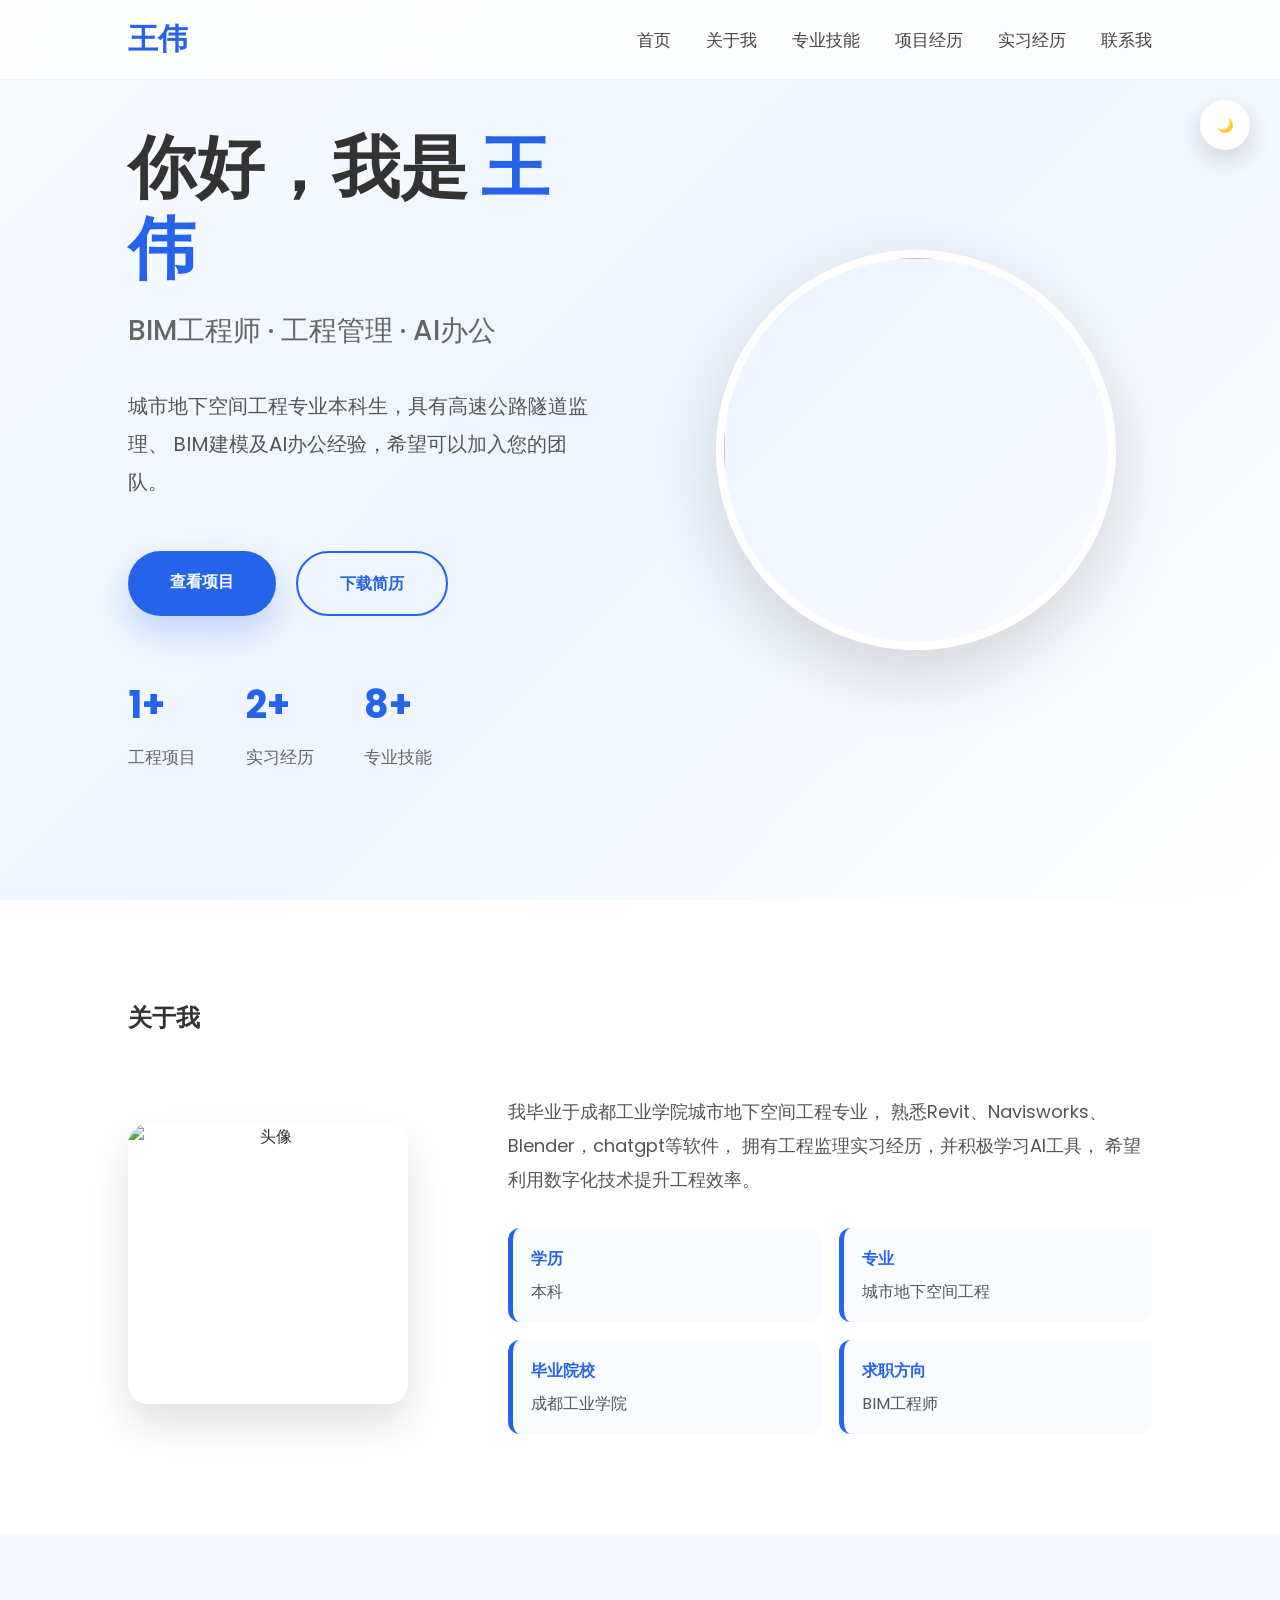
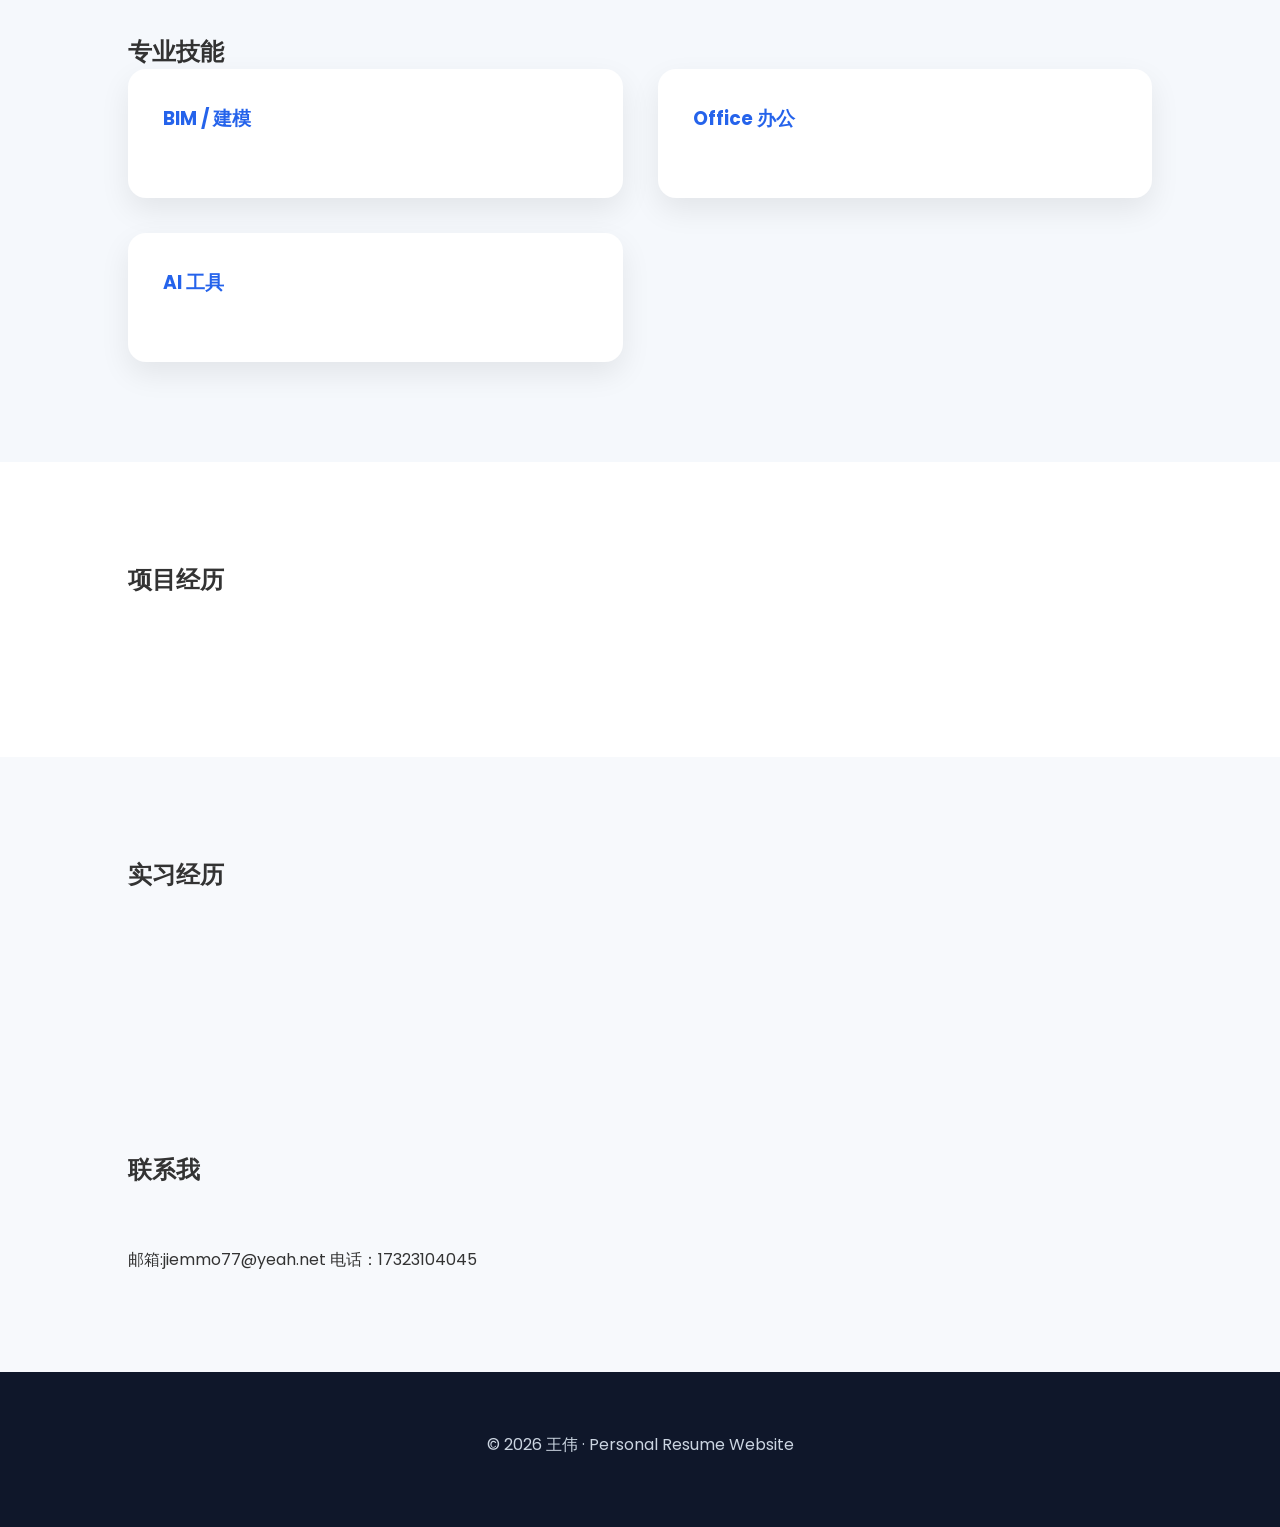
==== MyPortfolio/index.html @ 5aca673e "Add files via upload" ====
<!DOCTYPE html>
<html lang="zh-CN">

<head>
    <meta charset="UTF-8">
    <meta name="viewport" content="width=device-width, initial-scale=1.0">
    <title>王伟 | 个人简历</title>

    <link rel="stylesheet" href="style.css">

    <!-- Google Font -->
    <link rel="preconnect" href="https://fonts.googleapis.com">
    <link rel="preconnect" href="https://fonts.gstatic.com" crossorigin>
</head>

<body>

    <!-- ================= 导航栏 ================= -->

    <header>

        <nav class="navbar">

            <div class="logo">

                王伟

            </div>

            <ul class="nav-links">

                <li><a href="#home">首页</a></li>

                <li><a href="#about">关于我</a></li>

                <li><a href="#skill">专业技能</a></li>

                <li><a href="#project">项目经历</a></li>

                <li><a href="#experience">实习经历</a></li>

                <li><a href="#contact">联系我</a></li>
                <button id="menu">

                </button>

            </ul>

        </nav>

    </header>

    <!-- ================= Hero ================= -->

    <section id="home" class="hero">

        <div class="hero-left">

            <h1>

                你好，我是

                <span>王伟</span>

            </h1>

            <h2>

                BIM工程师 · 工程管理 · AI办公

            </h2>

            <p>

                城市地下空间工程专业本科生，具有高速公路隧道监理、
                BIM建模及AI办公经验，希望可以加入您的团队。

            </p>

            <div class="hero-button">

                <a href="#project" class="btn">

                    查看项目

                </a>

                <a href="assets/resume.pdf" class="btn2">

                    下载简历

                </a>

            </div>

            <div class="hero-info">

                <div class="info">

                    <h3>1+</h3>

                    <p>工程项目</p>

                </div>

                <div class="info">

                    <h3>2+</h3>

                    <p>实习经历</p>

                </div>

                <div class="info">

                    <h3>8+</h3>

                    <p>专业技能</p>

                </div>

            </div>

        </div>

        <div class="hero-right">

            <img src="project.jpg"loading="lazy">

        </div>

    </section>

    <!-- ================= 关于我 ================= -->

    <section id="about">

        <div class="section-title">

            <h2>关于我</h2>

        </div>

        <div class="about-container">

            <div class="about-image">

                <img src="assets/avatar.jpg" alt="头像">

            </div>

            <div class="about-content">

                <p>

                    我毕业于成都工业学院城市地下空间工程专业，
                    熟悉Revit、Navisworks、Blender，chatgpt等软件，
                    拥有工程监理实习经历，并积极学习AI工具，
                    希望利用数字化技术提升工程效率。

                </p>

                <div class="info-list">

                    <div class="info-item">

                        <h4>学历</h4>

                        <span>本科</span>

                    </div>

                    <div class="info-item">

                        <h4>专业</h4>

                        <span>城市地下空间工程</span>

                    </div>

                    <div class="info-item">

                        <h4>毕业院校</h4>

                        <span>成都工业学院</span>

                    </div>

                    <div class="info-item">

                        <h4>求职方向</h4>

                        <span>BIM工程师</span>

                    </div>

                </div>

            </div>

        </div>

    </section>

    <!-- ================= 技能 ================= -->

    <section id="skill">

        <div class="section-title">

            <h2>专业技能</h2>

        </div>

        <div class="skill-grid">

            <div class="skill-card">

                <h3>BIM / 建模</h3>

                <!-- 技能进度条 -->

            </div>

            <div class="skill-card">

                <h3>Office 办公</h3>

            </div>

            <div class="skill-card">

                <h3>AI 工具</h3>

            </div>

        </div>

    </section>

    <!-- ================= 项目 ================= -->

    <section id="project">

        <div class="section-title">

            <h2>项目经历</h2>

        </div>

        <div class="project-grid">

            <!-- 项目卡片 -->

        </div>

    </section>

    <!-- ================= 实习 ================= -->

    <section id="experience">

        <div class="section-title">

            <h2>实习经历</h2>

        </div>

        <div class="timeline">

            <!-- 时间轴 -->

        </div>

    </section>

    <!-- ================= 联系 ================= -->

    <section id="contact">

        <div class="section-title">

            <h2>联系我</h2>

        </div>

        <div class="contact-container">

            <div class="contact-info">

                <p>邮箱:jiemmo77@yeah.net
                    电话：17323104045
                </p>

        </div>

    </section>

    <!-- ================= 页脚 ================= -->

    <footer>

        <p>

            © 2026 王伟 · Personal Resume Website

        </p>

    </footer>

    <!-- 返回顶部按钮 -->

    <button id="topBtn">

        ↑

    </button>

    <!-- 深色模式按钮 -->

    <button class="theme-btn">

        🌙

    </button>

    <script src="script.js"></script>

</body>

</html>
<meta 
name="description"
content="个人简历网站">


<meta 
name="keywords"
content="
前端开发,
HTML,
CSS,
JavaScript,
个人简历
">


<meta 
name="author"
content="王伟">
<link 
rel="icon"
href="favicon.ico">
---- MyPortfolio/style.css ----
/* ==========================================
   Personal Resume Website
   Author : ChatGPT
   Version: 1.0
========================================== */

/* ===== Google Font ===== */

@import url('https://fonts.googleapis.com/css2?family=Poppins:wght@300;400;500;600;700;800&display=swap');


/* ===== Reset ===== */

*{

    margin:0;

    padding:0;

    box-sizing:border-box;

}


html{

    scroll-behavior:smooth;

}


body{

    font-family:"Poppins","Microsoft YaHei",sans-serif;

    background:#f7f9fc;

    color:#333;

    overflow-x:hidden;

}



/* ===========================
        通用
=========================== */

img{

    max-width:100%;

    display:block;

}


a{

    text-decoration:none;

}


ul{

    list-style:none;

}


section{

    padding:100px 10%;

}



/* ===========================
        Navigation
=========================== */

nav{

    position:fixed;

    width:100%;

    top:0;

    left:0;

    height:80px;

    padding:0 10%;

    display:flex;

    justify-content:space-between;

    align-items:center;

    backdrop-filter:blur(15px);

    background:rgba(255,255,255,.75);

    border-bottom:1px solid rgba(0,0,0,.05);

    z-index:999;

    transition:.4s;

}



.logo{

    font-size:30px;

    font-weight:700;

    color:#2563eb;

}



nav ul{

    display:flex;

    gap:35px;

}



nav a{

    color:#444;

    font-size:17px;

    font-weight:500;

    transition:.3s;

}



nav a:hover{

    color:#2563eb;

}



/* ===========================
          Hero
=========================== */

.hero{

    min-height:100vh;

    display:flex;

    justify-content:space-between;

    align-items:center;

    gap:80px;

    background:

    linear-gradient(

    135deg,

    #f8fbff,

    #eef5ff,

    #ffffff

    );

}



/* ===========================
        Left
=========================== */

.hero-left{

    flex:1;

}



.hero-left h1{

    font-size:68px;

    font-weight:800;

    line-height:1.2;

}



.hero-left span{

    color:#2563eb;

}



.hero-left h2{

    margin-top:20px;

    color:#666;

    font-size:28px;

    font-weight:500;

}



.hero-left p{

    margin-top:35px;

    font-size:20px;

    line-height:1.9;

    color:#555;

    max-width:650px;

}



/* ===========================
        Button
=========================== */

.hero-button{

    display:flex;

    gap:20px;

    margin-top:50px;

}



.btn{

    padding:18px 42px;

    background:#2563eb;

    color:white;

    border-radius:50px;

    font-weight:600;

    transition:.35s;

    box-shadow:

    0 15px 35px

    rgba(37,99,235,.25);

}



.btn:hover{

    transform:translateY(-5px);

    box-shadow:

    0 20px 45px

    rgba(37,99,235,.35);

}



.btn2{

    padding:18px 42px;

    border-radius:50px;

    border:2px solid #2563eb;

    color:#2563eb;

    transition:.35s;

    font-weight:600;

}



.btn2:hover{

    background:#2563eb;

    color:white;

}



/* ===========================
        Right
=========================== */

.hero-right{

    flex:1;

    display:flex;

    justify-content:center;

}



.hero-right img{

    width:400px;

    height:400px;

    border-radius:50%;

    object-fit:cover;

    border:8px solid white;

    box-shadow:

    0 25px 70px

    rgba(0,0,0,.15);

}



/* ===========================
      Statistics
=========================== */

.hero-info{

    display:flex;

    margin-top:60px;

    gap:50px;

}



.info h3{

    font-size:38px;

    color:#2563eb;

}



.info p{

    margin-top:8px;

    color:#666;

    font-size:17px;

}
/* ===================================================
                ABOUT
=================================================== */

#about{
    background:#ffffff;
}

.about-container{
    display:grid;
    grid-template-columns:320px 1fr;
    gap:60px;
    align-items:center;
    margin-top:60px;
}

.about-image{
    text-align:center;
}

.about-image img{
    width:280px;
    height:280px;
    border-radius:20px;
    object-fit:cover;
    box-shadow:0 20px 40px rgba(0,0,0,.12);
}

.about-content h2{
    font-size:42px;
    color:#2563eb;
    margin-bottom:25px;
}

.about-content p{
    font-size:18px;
    line-height:1.9;
    color:#555;
    margin-bottom:18px;
}

.info-list{
    display:grid;
    grid-template-columns:repeat(2,1fr);
    gap:18px;
    margin-top:30px;
}

.info-item{
    background:#f8fbff;
    padding:18px;
    border-radius:12px;
    border-left:5px solid #2563eb;
}

.info-item h4{
    color:#2563eb;
    margin-bottom:8px;
}

.info-item span{
    color:#555;
}


/* ===================================================
                SKILLS
=================================================== */

#skill{
    background:#f5f8fc;
}

.skill-title{
    text-align:center;
    margin-bottom:60px;
}

.skill-title h2{
    font-size:42px;
    color:#2563eb;
}

.skill-grid{

    display:grid;

    grid-template-columns:
    repeat(auto-fit,minmax(320px,1fr));

    gap:35px;

}

.skill-card{

    background:white;

    padding:35px;

    border-radius:18px;

    box-shadow:0 12px 30px rgba(0,0,0,.08);

    transition:.35s;

}

.skill-card:hover{

    transform:translateY(-10px);

    box-shadow:0 25px 45px rgba(0,0,0,.12);

}

.skill-card h3{

    margin-bottom:30px;

    color:#2563eb;

}


/* ===================================================
             Progress Bar
=================================================== */

.skill-box{

    margin-bottom:25px;

}

.skill-name{

    display:flex;

    justify-content:space-between;

    margin-bottom:10px;

    font-weight:600;

}

.progress{

    width:100%;

    height:10px;

    background:#e8eef8;

    border-radius:30px;

    overflow:hidden;

}

.progress span{

    display:block;

    height:100%;

    border-radius:30px;

    background:linear-gradient(
    90deg,
    #2563eb,
    #60a5fa
    );

}

/* 百分比 */

.revit{

    width:92%;

}

.office{

    width:95%;

}

.blender{

    width:85%;

}

.chatgpt{

    width:98%;

}

.gemini{

    width:90%;

}

.python{

    width:70%;

}


/* ===================================================
               Projects
=================================================== */

#project{

    background:white;

}

.project-grid{

    display:grid;

    grid-template-columns:
    repeat(auto-fit,minmax(350px,1fr));

    gap:35px;

    margin-top:60px;

}

.project-card{

    background:white;

    border-radius:20px;

    overflow:hidden;

    transition:.4s;

    box-shadow:0 12px 30px rgba(0,0,0,.08);

}

.project-card:hover{

    transform:translateY(-12px);

    box-shadow:0 30px 55px rgba(0,0,0,.14);

}

.project-card img{

    width:100%;

    height:230px;

    object-fit:cover;

}

.project-content{

    padding:30px;

}

.project-content h3{

    margin-bottom:15px;

    color:#2563eb;

}

.project-content p{

    color:#666;

    line-height:1.8;

}

.project-button{

    margin-top:25px;

}

.project-button a{

    display:inline-block;

    padding:12px 25px;

    background:#2563eb;

    color:white;

    border-radius:8px;

    transition:.3s;

}

.project-button a:hover{

    background:#1e40af;

}


/* ===================================================
               Hover Effect
=================================================== */

.project-card:hover img{

    transform:scale(1.05);

    transition:.5s;

}

.skill-card:hover{

    border-top:5px solid #2563eb;

}

.info-item:hover{

    transform:translateY(-5px);

    transition:.3s;

    box-shadow:0 10px 20px rgba(0,0,0,.08);

}
/* ===========================================
   Education & Experience Timeline
=========================================== */

.timeline{
    position:relative;
    max-width:1000px;
    margin:60px auto;
}

.timeline::before{
    content:"";
    position:absolute;
    left:50%;
    top:0;
    width:4px;
    height:100%;
    background:#2563eb;
    transform:translateX(-50%);
}

.timeline-item{
    width:50%;
    padding:20px 40px;
    position:relative;
}

.timeline-item:nth-child(odd){
    left:0;
    text-align:right;
}

.timeline-item:nth-child(even){
    left:50%;
}

.timeline-dot{
    width:18px;
    height:18px;
    background:#2563eb;
    border-radius:50%;
    position:absolute;
    top:30px;
    right:-11px;
}

.timeline-item:nth-child(even) .timeline-dot{
    left:-11px;
}

.timeline-content{
    background:#fff;
    padding:25px;
    border-radius:15px;
    box-shadow:0 10px 25px rgba(0,0,0,.08);
}

.timeline-content h3{
    color:#2563eb;
    margin-bottom:10px;
}

.timeline-content p{
    color:#666;
    line-height:1.8;
}


/* ===========================================
   Contact
=========================================== */

.contact-container{

    display:grid;

    grid-template-columns:repeat(auto-fit,minmax(250px,1fr));

    gap:30px;

    margin-top:60px;

}

.contact-card{

    background:white;

    padding:35px;

    border-radius:18px;

    text-align:center;

    box-shadow:0 10px 30px rgba(0,0,0,.08);

    transition:.35s;

}

.contact-card:hover{

    transform:translateY(-10px);

}

.contact-icon{

    font-size:40px;

    margin-bottom:20px;

}

.contact-card h3{

    color:#2563eb;

    margin-bottom:15px;

}


/* ===========================================
   Footer
=========================================== */

footer{

    background:#0f172a;

    color:white;

    text-align:center;

    padding:60px 20px;

}

footer h2{

    margin-bottom:20px;

}

footer p{

    color:#cbd5e1;

    margin-bottom:10px;

}

footer a{

    color:#60a5fa;

}


/* ===========================================
   Responsive
=========================================== */

@media(max-width:992px){

.hero{

flex-direction:column;

text-align:center;

}

.hero-left{

width:100%;

}

.hero-right{

margin-top:50px;

}

.hero-info{

justify-content:center;

flex-wrap:wrap;

}

.about-container{

grid-template-columns:1fr;

text-align:center;

}

.info-list{

grid-template-columns:1fr;

}

.timeline::before{

left:20px;

}

.timeline-item{

width:100%;

padding-left:60px;

padding-right:20px;

text-align:left!important;

left:0!important;

}

.timeline-dot{

left:11px!important;

right:auto;

}

nav{

padding:0 30px;

}

nav ul{

display:none;

}

}

@media(max-width:768px){

.hero h1{

font-size:42px;

}

.hero h2{

font-size:22px;

}

.hero p{

font-size:17px;

}

.hero-right img{

width:280px;

height:280px;

}

.btn,.btn2{

padding:14px 28px;

}

section{

padding:80px 8%;

}

}
/* ==========================================================
                    Part 4
        Dark Mode / Animation / Back To Top
==========================================================*/

/* ===== 页面淡入 ===== */

body{

    animation:fadeIn 1s ease;

}

@keyframes fadeIn{

    from{

        opacity:0;

    }

    to{

        opacity:1;

    }

}

/* ===== 滚动动画 ===== */

.hidden{

    opacity:0;

    transform:translateY(60px);

    transition:1s;

}

.show{

    opacity:1;

    transform:translateY(0);

}

/* ===== 返回顶部按钮 ===== */

#topBtn{

    position:fixed;

    right:30px;

    bottom:30px;

    width:55px;

    height:55px;

    border:none;

    border-radius:50%;

    background:#2563eb;

    color:white;

    font-size:22px;

    cursor:pointer;

    display:none;

    box-shadow:0 15px 35px rgba(37,99,235,.3);

    transition:.35s;

    z-index:9999;

}

#topBtn:hover{

    transform:translateY(-6px);

}

/* ===== 深色模式按钮 ===== */

.theme-btn{

    position:fixed;

    top:100px;

    right:30px;

    width:50px;

    height:50px;

    border-radius:50%;

    border:none;

    cursor:pointer;

    background:white;

    box-shadow:0 10px 25px rgba(0,0,0,.15);

    z-index:9999;

}

/* ===== Dark Mode ===== */

.dark{

    background:#0f172a;

    color:#e5e7eb;

}

.dark nav{

    background:rgba(15,23,42,.9);

    border-bottom:1px solid rgba(255,255,255,.08);

}

.dark .card,

.dark .project-card,

.dark .skill-card,

.dark .contact-card,

.dark .timeline-content{

    background:#1e293b;

    color:white;

}

.dark p{

    color:#cbd5e1;

}

.dark h1,

.dark h2,

.dark h3,

.dark h4{

    color:white;

}

.dark .skill{

    background:#334155;

}

.dark footer{

    background:#020617;

}

/* ===== 卡片动画 ===== */

.card,

.skill-card,

.project-card,

.contact-card,

.timeline-content{

    transition:.4s;

}

.card:hover,

.skill-card:hover,

.project-card:hover,

.contact-card:hover,

.timeline-content:hover{

    transform:translateY(-10px);

    box-shadow:0 25px 50px rgba(37,99,235,.15);

}

/* ===== 图片动画 ===== */

.hero-right img{

    transition:.6s;

}

.hero-right img:hover{

    transform:scale(1.05) rotate(2deg);

}

/* ===== 导航滚动效果 ===== */

nav.active{

    height:70px;

    background:rgba(255,255,255,.95);

    box-shadow:0 10px 30px rgba(0,0,0,.08);

}

/* ===== 按钮点击动画 ===== */

.btn:active,

.btn2:active{

    transform:scale(.95);

}

/* ===== 技能进度条动画 ===== */

.progress span{

    animation:progress 2s;

}

@keyframes progress{

    from{

        width:0;

    }

}

/* ===== Hero文字动画 ===== */

.hero h1{

    animation:leftMove .8s;

}

.hero h2{

    animation:leftMove 1s;

}

.hero p{

    animation:leftMove 1.2s;

}

.hero-button{

    animation:leftMove 1.4s;

}

.hero-right{

    animation:rightMove 1.2s;

}

@keyframes leftMove{

    from{

        opacity:0;

        transform:translateX(-80px);

    }

    to{

        opacity:1;

        transform:translateX(0);

    }

}

@keyframes rightMove{

    from{

        opacity:0;

        transform:translateX(80px);

    }

    to{

        opacity:1;

        transform:translateX(0);

    }

}

/* ===== 页面选中文字颜色 ===== */

::selection{

    background:#2563eb;

    color:white;

}

/* ===== 滚动条 ===== */

::-webkit-scrollbar{

    width:10px;

}

::-webkit-scrollbar-thumb{

    background:#2563eb;

    border-radius:20px;

}

::-webkit-scrollbar-track{

    background:#edf2f7;

}
/* =================================
   响应式设计
================================= */



@media(max-width:1200px){


.container{

    width:90%;

}


}



@media(max-width:768px){



body{

    overflow-x:hidden;

}


/* 导航 */


nav{

    flex-direction:column;

    position:absolute;

    top:70px;

    left:0;

    width:100%;

}



nav a{

    padding:15px;

    text-align:center;

}





/* 首页 */


.hero{

    height:auto;

    padding:80px 20px;

}



.hero h1{

    font-size:35px;

}



.hero p{

    font-size:18px;

}



/* 技能 */


.skills{

    grid-template-columns:

    1fr;

}



/* 项目 */


.projects{

    grid-template-columns:

    1fr;

}




/* 联系 */


.contact{

    width:100%;

}



}




@media(max-width:480px){



h1{

font-size:28px;

}


h2{

font-size:24px;

}


p{

font-size:16px;

}



}
#menu{


display:none;

font-size:30px;

background:none;

border:none;


}



@media(max-width:768px){


#menu{

display:block;

}


nav{


display:none;


}


nav.show{


display:flex;


}


}
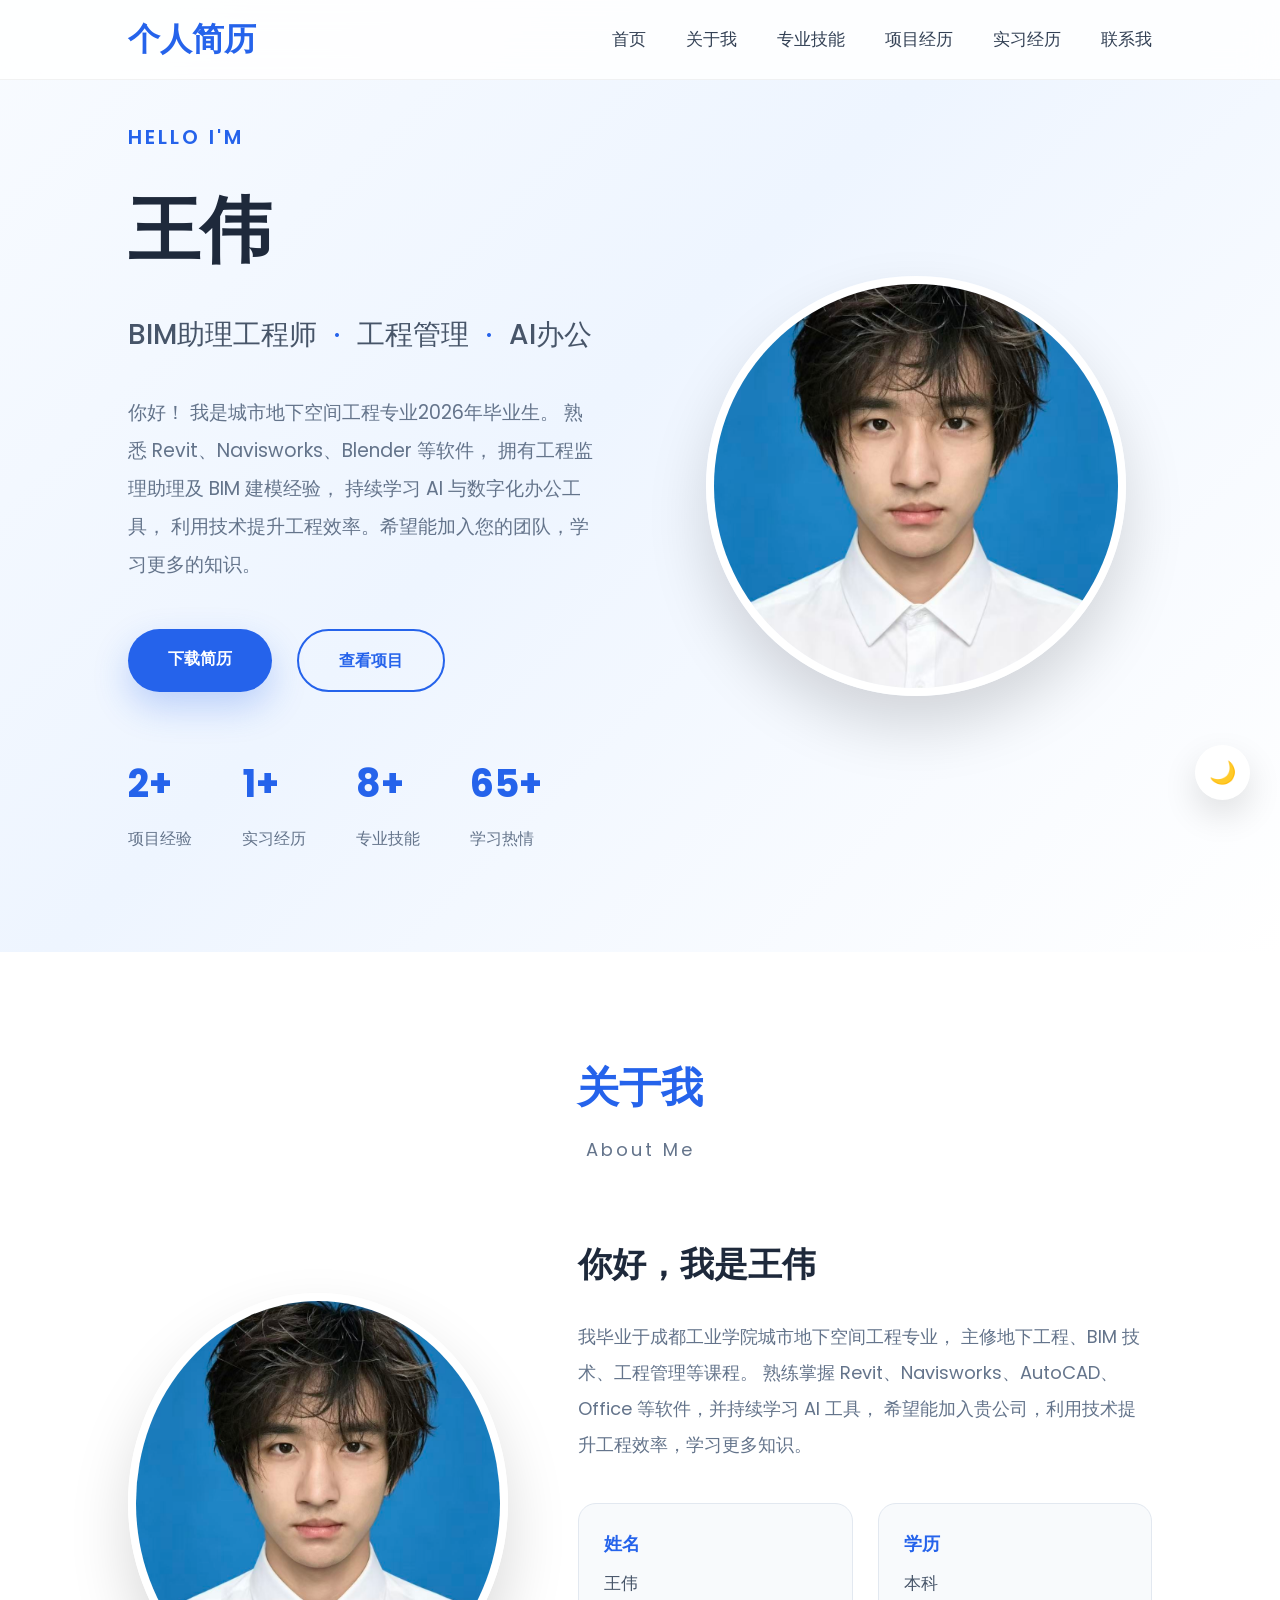
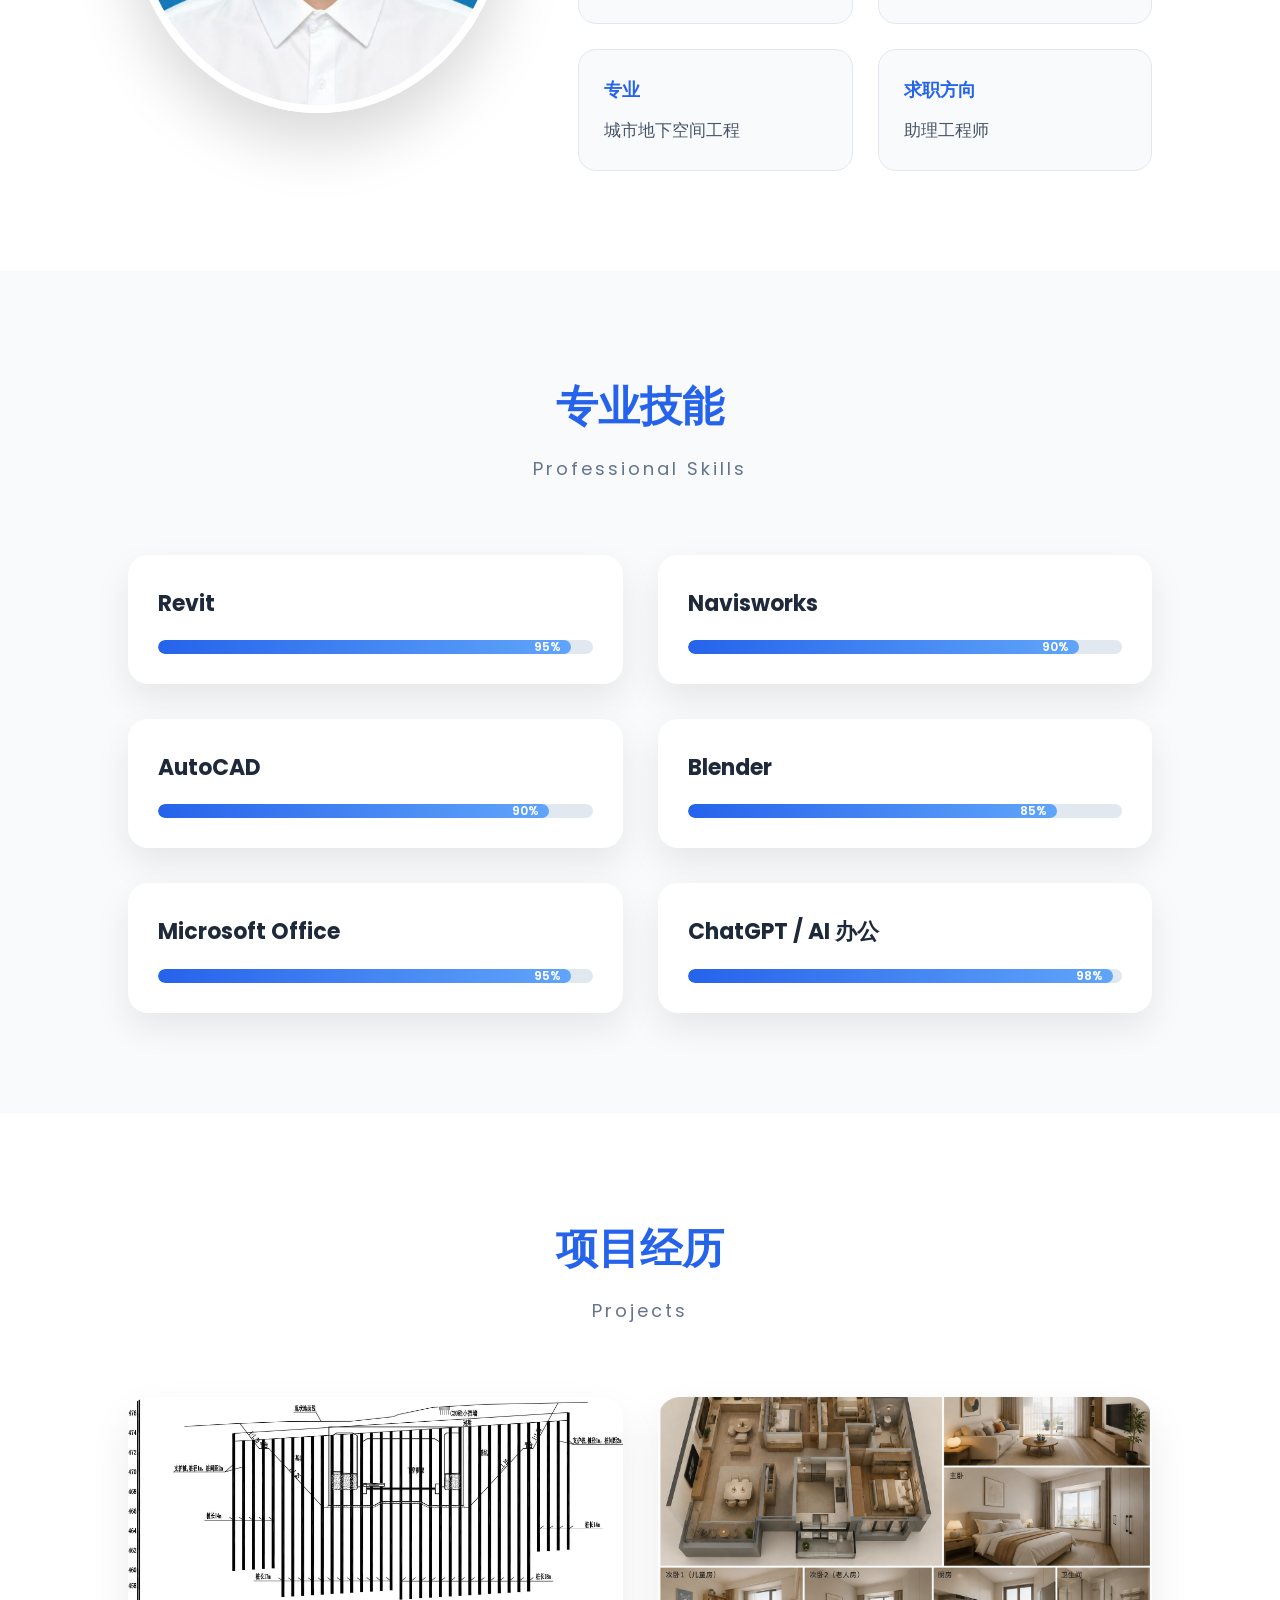
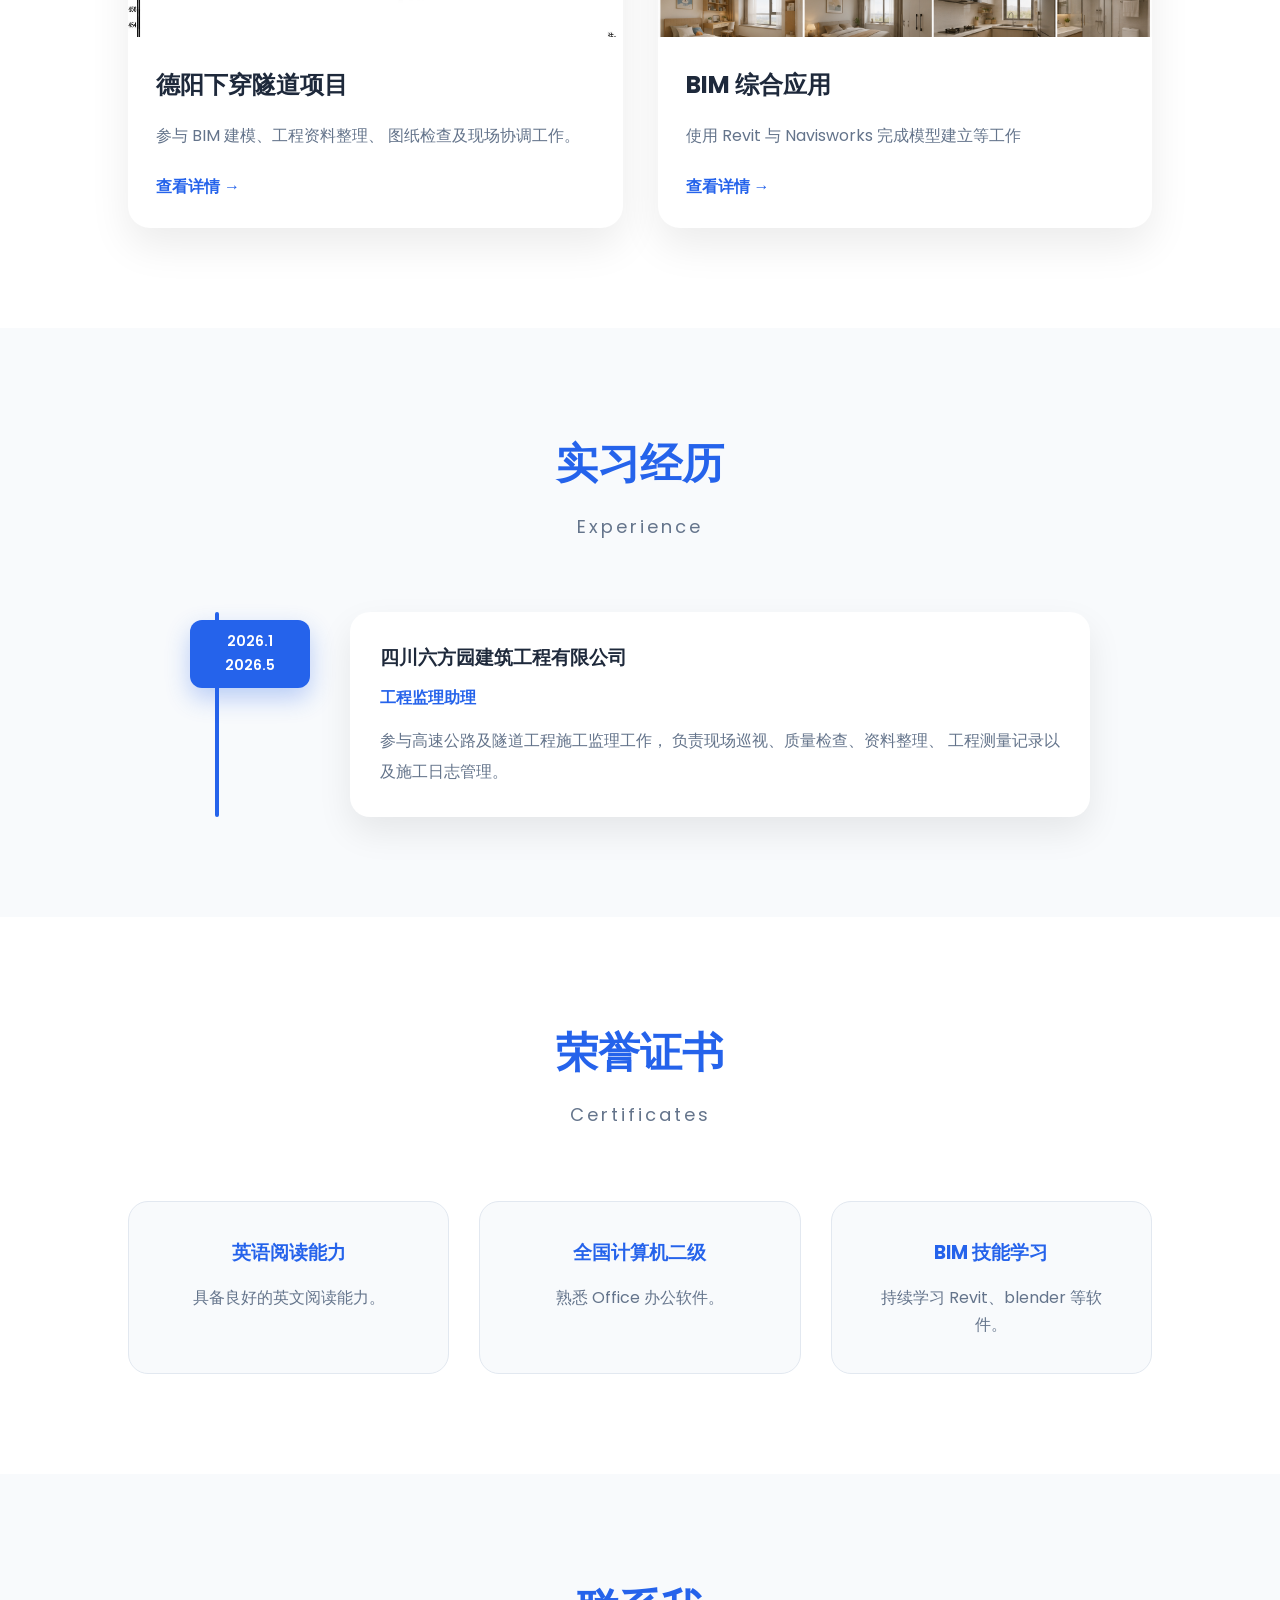
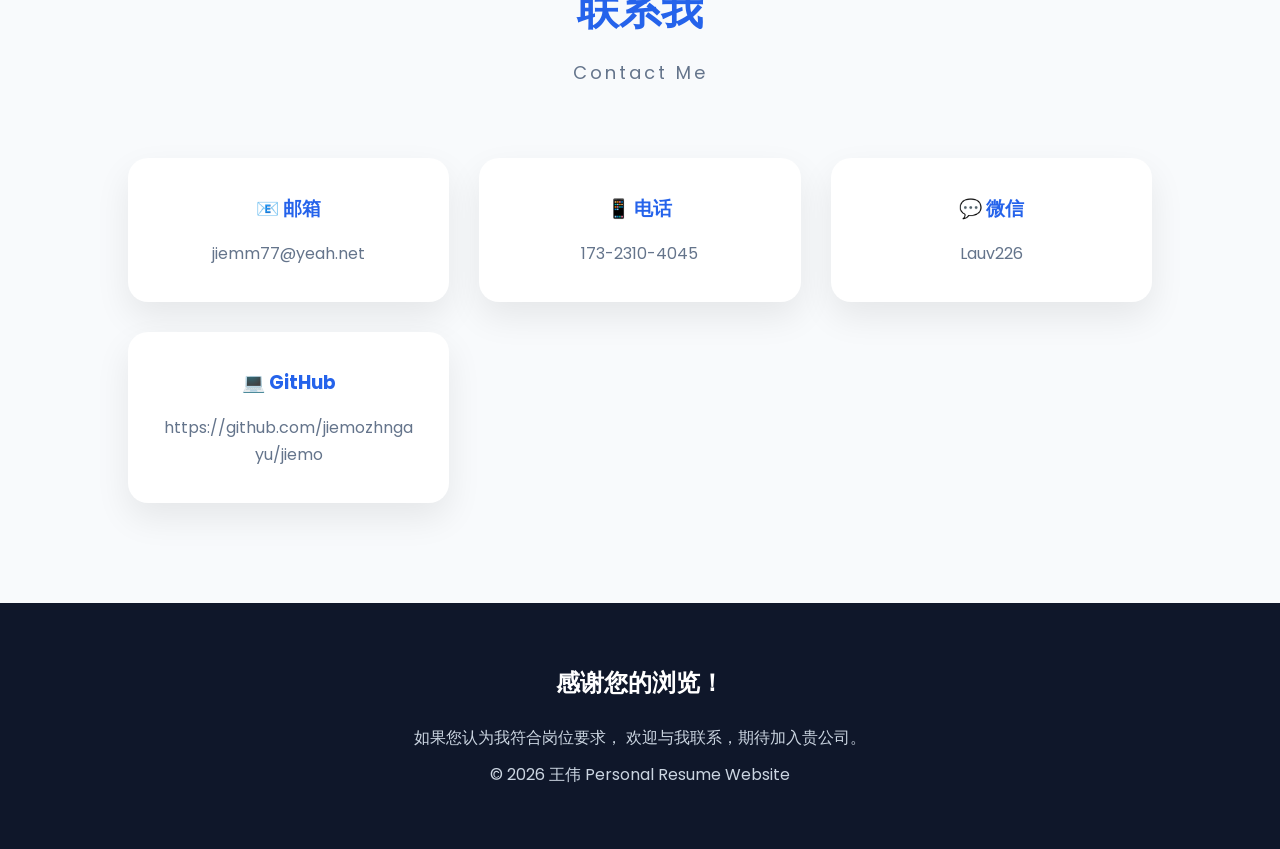
==== commit 8e0bb605: "Add files via upload" ====
--- a/MyPortfolio/index.html
+++ b/MyPortfolio/index.html
@@ -4,350 +4,714 @@
 <head>
     <meta charset="UTF-8">
     <meta name="viewport" content="width=device-width, initial-scale=1.0">
-    <title>王伟 | 个人简历</title>
-
-    <link rel="stylesheet" href="style.css">
+
+    <title>王伟 |个人简历</title>
+
+    <meta name="description"
+        content="王伟个人简历网站，BIM助理工程师、工程管理、AI办公。">
+
+    <meta name="keywords"
+        content="BIM,Revit,工程管理,个人简历,王伟">
+
+    <meta name="author"
+        content="王伟">
+
+    <link rel="icon"
+        href="assets/favicon.ico">
+
+    <link rel="stylesheet"
+        href="style.css">
 
     <!-- Google Font -->
-    <link rel="preconnect" href="https://fonts.googleapis.com">
-    <link rel="preconnect" href="https://fonts.gstatic.com" crossorigin>
+
+    <link rel="preconnect"
+        href="https://fonts.googleapis.com">
+
+    <link rel="preconnect"
+        href="https://fonts.gstatic.com"
+        crossorigin>
+
+    <link href="https://fonts.googleapis.com/css2?family=Poppins:wght@300;400;500;600;700;800&display=swap"
+        rel="stylesheet">
+
 </head>
 
 <body>
 
-    <!-- ================= 导航栏 ================= -->
-
-    <header>
-
-        <nav class="navbar">
-
-            <div class="logo">
-
-                王伟
-
-            </div>
-
-            <ul class="nav-links">
-
-                <li><a href="#home">首页</a></li>
-
-                <li><a href="#about">关于我</a></li>
-
-                <li><a href="#skill">专业技能</a></li>
-
-                <li><a href="#project">项目经历</a></li>
-
-                <li><a href="#experience">实习经历</a></li>
-
-                <li><a href="#contact">联系我</a></li>
-                <button id="menu">
-
-                </button>
-
-            </ul>
-
-        </nav>
-
-    </header>
-
-    <!-- ================= Hero ================= -->
-
-    <section id="home" class="hero">
-
-        <div class="hero-left">
-
-            <h1>
-
-                你好，我是
-
-                <span>王伟</span>
-
-            </h1>
-
-            <h2>
-
-                BIM工程师 · 工程管理 · AI办公
-
-            </h2>
+<!-- =======================
+        Navigation
+======================== -->
+
+<header>
+
+<nav class="navbar">
+
+<div class="logo">
+
+<a href="#home">
+
+个人简历
+
+</a>
+
+</div>
+
+<ul class="nav-menu">
+
+<li>
+
+<a href="#home">
+
+首页
+
+</a>
+
+</li>
+
+<li>
+
+<a href="#about">
+
+关于我
+
+</a>
+
+</li>
+
+<li>
+
+<a href="#skill">
+
+专业技能
+
+</a>
+
+</li>
+
+<li>
+
+<a href="#project">
+
+项目经历
+
+</a>
+
+</li>
+
+<li>
+
+<a href="#experience">
+
+实习经历
+
+</a>
+
+</li>
+
+<li>
+
+<a href="#contact">
+
+联系我
+
+</a>
+
+</li>
+
+</ul>
+
+<div class="menu-btn">
+
+☰
+
+</div>
+
+</nav>
+
+</header>
+
+<!-- =======================
+        Hero
+======================== -->
+
+<section
+id="home"
+class="hero">
+
+<div class="hero-left">
+
+<p class="hello">
+
+HELLO I'M
+
+</p>
+
+<h1>
+
+王伟
+
+</h1>
+
+<h2>
+
+BIM助理工程师
+
+<span>
+
+·
+
+</span>
+
+工程管理
+
+<span>
+
+·
+
+</span>
+
+AI办公
+
+</h2>
+
+<p class="intro">
+
+你好！
+
+我是城市地下空间工程专业2026年毕业生。
+
+熟悉 Revit、Navisworks、Blender 等软件，
+
+拥有工程监理助理及 BIM 建模经验，
+
+持续学习 AI 与数字化办公工具，
+
+利用技术提升工程效率。希望能加入您的团队，学习更多的知识。
+
+</p>
+
+<div class="hero-button">
+
+<a
+href="assets/resume.pdf"
+class="btn">
+
+下载简历
+
+</a>
+
+<a
+href="#project"
+class="btn2">
+
+查看项目
+
+</a>
+
+</div>
+
+<div class="hero-data">
+
+<div class="data">
+
+<h3>
+
+2+
+
+</h3>
+
+<p>
+
+项目经验
+
+</p>
+
+</div>
+
+<div class="data">
+
+<h3>
+
+1+
+
+</h3>
+
+<p>
+
+实习经历
+
+</p>
+
+</div>
+
+<div class="data">
+
+<h3>
+
+8+
+
+</h3>
+
+<p>
+
+专业技能
+
+</p>
+
+</div>
+
+<div class="data">
+
+<h3>
+
+99.99%
+
+</h3>
+
+<p>
+
+学习热情
+
+</p>
+
+</div>
+
+</div>
+
+</div>
+
+<div class="hero-right">
+
+    <img src="assets/avatar.jpg" alt="头像">
+
+</div>
+
+</section>
+<!-- =======================
+        About
+======================== -->
+
+<section id="about" class="about">
+
+    <div class="section-title">
+
+        <h2>关于我</h2>
+
+        <p>About Me</p>
+
+    </div>
+
+    <div class="about-container">
+
+        <div class="hero-right">
+
+         <img src="assets/avatar.jpg" alt="头像">
+
+    </div>
+
+        <div class="about-content">
+
+            <h3>你好，我是王伟</h3>
 
             <p>
 
-                城市地下空间工程专业本科生，具有高速公路隧道监理、
-                BIM建模及AI办公经验，希望可以加入您的团队。
+                我毕业于成都工业学院城市地下空间工程专业，
+
+                主修地下工程、BIM 技术、工程管理等课程。
+
+                熟练掌握 Revit、Navisworks、AutoCAD、
+
+                Office 等软件，并持续学习 AI 工具，
+
+                希望能加入贵公司，利用技术提升工程效率，学习更多知识。
 
             </p>
 
-            <div class="hero-button">
-
-                <a href="#project" class="btn">
-
-                    查看项目
-
-                </a>
-
-                <a href="assets/resume.pdf" class="btn2">
-
-                    下载简历
-
-                </a>
-
-            </div>
-
-            <div class="hero-info">
-
-                <div class="info">
-
-                    <h3>1+</h3>
-
-                    <p>工程项目</p>
+            <div class="about-info">
+
+                <div class="info-card">
+
+                    <h4>姓名</h4>
+
+                    <span>王伟</span>
 
                 </div>
 
-                <div class="info">
-
-                    <h3>2+</h3>
-
-                    <p>实习经历</p>
+                <div class="info-card">
+
+                    <h4>学历</h4>
+
+                    <span>本科</span>
 
                 </div>
 
-                <div class="info">
-
-                    <h3>8+</h3>
-
-                    <p>专业技能</p>
+                <div class="info-card">
+
+                    <h4>专业</h4>
+
+                    <span>城市地下空间工程</span>
 
                 </div>
 
-            </div>
-
-        </div>
-
-        <div class="hero-right">
-
-            <img src="project.jpg"loading="lazy">
-
-        </div>
-
-    </section>
-
-    <!-- ================= 关于我 ================= -->
-
-    <section id="about">
-
-        <div class="section-title">
-
-            <h2>关于我</h2>
-
-        </div>
-
-        <div class="about-container">
-
-            <div class="about-image">
-
-                <img src="assets/avatar.jpg" alt="头像">
-
-            </div>
-
-            <div class="about-content">
+                <div class="info-card">
+
+                    <h4>求职方向</h4>
+
+                    <span>助理工程师</span>
+
+                </div>
+
+            </div>
+
+        </div>
+
+    </div>
+
+</section>
+
+<!-- =======================
+        Skills
+======================== -->
+
+<section id="skill" class="skill">
+
+    <div class="section-title">
+
+        <h2>专业技能</h2>
+
+        <p>Professional Skills</p>
+
+    </div>
+
+    <div class="skill-container">
+
+        <div class="skill-box">
+
+            <h3>Revit</h3>
+
+            <div class="progress">
+
+                <span style="width:95%">95%</span>
+
+            </div>
+
+        </div>
+
+        <div class="skill-box">
+
+            <h3>Navisworks</h3>
+
+            <div class="progress">
+
+                <span style="width:90%">90%</span>
+
+            </div>
+
+        </div>
+
+        <div class="skill-box">
+
+            <h3>AutoCAD</h3>
+
+            <div class="progress">
+
+                <span style="width:90%">90%</span>
+
+            </div>
+
+        </div>
+
+        <div class="skill-box">
+
+            <h3>Blender</h3>
+
+            <div class="progress">
+
+                <span style="width:85%">85%</span>
+
+            </div>
+
+        </div>
+
+        <div class="skill-box">
+
+            <h3>Microsoft Office</h3>
+
+            <div class="progress">
+
+                <span style="width:95%">95%</span>
+
+            </div>
+
+        </div>
+
+        <div class="skill-box">
+
+            <h3>ChatGPT / AI 办公</h3>
+
+            <div class="progress">
+
+                <span style="width:98%">98%</span>
+
+            </div>
+
+        </div>
+
+    </div>
+
+</section>
+
+<!-- =======================
+        Projects
+======================== -->
+
+<section id="project" class="project">
+
+    <div class="section-title">
+
+        <h2>项目经历</h2>
+
+        <p>Projects</p>
+
+    </div>
+
+    <div class="project-container">
+
+        <div class="project-card">
+
+            <img src="assets/images/project1.jpeg" alt="项目图片">
+
+            <div class="project-content">
+
+                <h3>德阳下穿隧道项目</h3>
 
                 <p>
 
-                    我毕业于成都工业学院城市地下空间工程专业，
-                    熟悉Revit、Navisworks、Blender，chatgpt等软件，
-                    拥有工程监理实习经历，并积极学习AI工具，
-                    希望利用数字化技术提升工程效率。
+                    参与 BIM 建模、工程资料整理、
+
+                    图纸检查及现场协调工作。
 
                 </p>
 
-                <div class="info-list">
-
-                    <div class="info-item">
-
-                        <h4>学历</h4>
-
-                        <span>本科</span>
-
-                    </div>
-
-                    <div class="info-item">
-
-                        <h4>专业</h4>
-
-                        <span>城市地下空间工程</span>
-
-                    </div>
-
-                    <div class="info-item">
-
-                        <h4>毕业院校</h4>
-
-                        <span>成都工业学院</span>
-
-                    </div>
-
-                    <div class="info-item">
-
-                        <h4>求职方向</h4>
-
-                        <span>BIM工程师</span>
-
-                    </div>
-
-                </div>
-
-            </div>
-
-        </div>
-
-    </section>
-
-    <!-- ================= 技能 ================= -->
-
-    <section id="skill">
-
-        <div class="section-title">
-
-            <h2>专业技能</h2>
-
-        </div>
-
-        <div class="skill-grid">
-
-            <div class="skill-card">
-
-                <h3>BIM / 建模</h3>
-
-                <!-- 技能进度条 -->
-
-            </div>
-
-            <div class="skill-card">
-
-                <h3>Office 办公</h3>
-
-            </div>
-
-            <div class="skill-card">
-
-                <h3>AI 工具</h3>
-
-            </div>
-
-        </div>
-
-    </section>
-
-    <!-- ================= 项目 ================= -->
-
-    <section id="project">
-
-        <div class="section-title">
-
-            <h2>项目经历</h2>
-
-        </div>
-
-        <div class="project-grid">
-
-            <!-- 项目卡片 -->
-
-        </div>
-
-    </section>
-
-    <!-- ================= 实习 ================= -->
-
-    <section id="experience">
-
-        <div class="section-title">
-
-            <h2>实习经历</h2>
-
-        </div>
-
-        <div class="timeline">
-
-            <!-- 时间轴 -->
-
-        </div>
-
-    </section>
-
-    <!-- ================= 联系 ================= -->
-
-    <section id="contact">
-
-        <div class="section-title">
-
-            <h2>联系我</h2>
-
-        </div>
-
-        <div class="contact-container">
-
-            <div class="contact-info">
-
-                <p>邮箱:jiemmo77@yeah.net
-                    电话：17323104045
+                <a href="#">查看详情 →</a>
+
+            </div>
+
+        </div>
+
+        <div class="project-card">
+
+            <img src="assets/images/project2.png" alt="项目图片">
+
+            <div class="project-content">
+
+                <h3>BIM 综合应用</h3>
+
+                <p>
+
+                    使用 Revit 与 Navisworks
+
+                    完成模型建立等工作
+
+            
+
                 </p>
 
-        </div>
-
-    </section>
-
-    <!-- ================= 页脚 ================= -->
-
-    <footer>
+                <a href="#">查看详情 →</a>
+
+            </div>
+
+        </div>
+
+    </div>
+
+</section>
+<!-- =======================
+        Experience
+======================== -->
+
+<section id="experience" class="experience">
+
+    <div class="section-title">
+        <h2>实习经历</h2>
+        <p>Experience</p>
+    </div>
+
+    <div class="timeline">
+
+        <div class="timeline-item">
+
+            <div class="timeline-date">
+                  2026.1<br>
+                  2026.5
+             </div>
+
+            <div class="timeline-content">
+
+                <h3>四川六方园建筑工程有限公司</h3>
+
+                <h4>工程监理助理</h4>
+
+                <p>
+
+                    参与高速公路及隧道工程施工监理工作，
+                    负责现场巡视、质量检查、资料整理、
+                    工程测量记录以及施工日志管理。
+
+                </p>
+
+            </div>
+
+        </div>
+
+    </div>
+
+</section>
+
+<!-- =======================
+        Certificates
+======================== -->
+
+<section id="certificate" class="certificate">
+
+    <div class="section-title">
+
+        <h2>荣誉证书</h2>
+
+        <p>Certificates</p>
+
+    </div>
+
+    <div class="certificate-container">
+
+        <div class="certificate-card">
+
+            <h3>英语阅读能力</h3>
+
+            <p>具备良好的英文阅读能力。</p>
+
+        </div>
+
+        <div class="certificate-card">
+
+            <h3>全国计算机二级</h3>
+
+            <p>熟悉 Office 办公软件。</p>
+
+        </div>
+
+        <div class="certificate-card">
+
+            <h3>BIM 技能学习</h3>
+
+            <p>持续学习 Revit、blender 等软件。</p>
+
+        </div>
+
+    </div>
+
+</section>
+
+<!-- =======================
+        Contact
+======================== -->
+
+<section id="contact" class="contact">
+
+    <div class="section-title">
+
+        <h2>联系我</h2>
+
+        <p>Contact Me</p>
+
+    </div>
+
+    <div class="contact-container">
+
+        <div class="contact-card">
+
+            <h3>📧 邮箱</h3>
+
+            <p>jiemm77@yeah.net</p>
+
+        </div>
+
+        <div class="contact-card">
+
+            <h3>📱 电话</h3>
+
+            <p>173-2310-4045</p>
+
+        </div>
+
+        <div class="contact-card">
+
+            <h3>💬 微信</h3>
+
+            <p>Lauv226</p>
+
+        </div>
+
+        <div class="contact-card">
+
+            <h3>💻 GitHub</h3>
+
+            <p>https://github.com/jiemozhngayu/jiemo</p>
+
+        </div>
+
+    </div>
+
+</section>
+
+<!-- =======================
+        Footer
+======================== -->
+
+<footer>
+
+    <div class="footer-content">
+
+        <h2>感谢您的浏览！</h2>
 
         <p>
 
-            © 2026 王伟 · Personal Resume Website
+            如果您认为我符合岗位要求，
+
+            欢迎与我联系，期待加入贵公司。
 
         </p>
 
-    </footer>
-
-    <!-- 返回顶部按钮 -->
-
-    <button id="topBtn">
-
-        ↑
-
-    </button>
-
-    <!-- 深色模式按钮 -->
-
-    <button class="theme-btn">
-
-        🌙
-
-    </button>
-
-    <script src="script.js"></script>
+        <p>
+
+            © 2026 王伟 Personal Resume Website
+
+        </p>
+
+    </div>
+
+</footer>
+
+<!-- 返回顶部按钮 -->
+
+<button id="topBtn" title="返回顶部">
+
+↑
+
+</button>
+
+<!-- 深色模式按钮 -->
+
+<button class="theme-btn" title="切换主题">
+
+🌙
+
+</button>
+
+<!-- JavaScript -->
+
+<script src="script.js"></script>
 
 </body>
 
-</html>
-<meta 
-name="description"
-content="个人简历网站">
-
-
-<meta 
-name="keywords"
-content="
-前端开发,
-HTML,
-CSS,
-JavaScript,
-个人简历
-">
-
-
-<meta 
-name="author"
-content="王伟">
-<link 
-rel="icon"
-href="favicon.ico">+</html>
--- a/MyPortfolio/style.css
+++ b/MyPortfolio/style.css
@@ -1,97 +1,99 @@
-/* ==========================================
+/* =====================================================
    Personal Resume Website
-   Author : ChatGPT
-   Version: 1.0
-========================================== */
-
-/* ===== Google Font ===== */
-
-@import url('https://fonts.googleapis.com/css2?family=Poppins:wght@300;400;500;600;700;800&display=swap');
-
-
-/* ===== Reset ===== */
+   Version : V1.0
+   Part    : 1 / 3
+===================================================== */
+
+/* ============ Reset ============ */
 
 *{
-
     margin:0;
-
     padding:0;
-
     box-sizing:border-box;
-
-}
-
+}
 
 html{
-
     scroll-behavior:smooth;
-
-}
-
+}
 
 body{
-
     font-family:"Poppins","Microsoft YaHei",sans-serif;
-
-    background:#f7f9fc;
-
-    color:#333;
-
+    background:#f8fafc;
+    color:#1e293b;
     overflow-x:hidden;
-
-}
-
-
-
-/* ===========================
-        通用
-=========================== */
+    line-height:1.7;
+}
 
 img{
-
+    display:block;
     max-width:100%;
-
-    display:block;
-
-}
-
+}
 
 a{
-
     text-decoration:none;
-
-}
-
+    color:inherit;
+}
 
 ul{
-
     list-style:none;
-
-}
-
+}
 
 section{
-
     padding:100px 10%;
-
-}
-
-
-
-/* ===========================
-        Navigation
-=========================== */
-
-nav{
+}
+
+/* ============ 通用标题 ============ */
+
+.section-title{
+
+    text-align:center;
+
+    margin-bottom:70px;
+
+}
+
+.section-title h2{
+
+    font-size:42px;
+
+    color:#2563eb;
+
+    font-weight:700;
+
+}
+
+.section-title p{
+
+    color:#64748b;
+
+    margin-top:12px;
+
+    font-size:18px;
+
+    letter-spacing:3px;
+
+}
+
+/* ======================================
+                Navigation
+====================================== */
+
+header{
+
+    width:100%;
 
     position:fixed;
 
-    width:100%;
-
     top:0;
 
     left:0;
 
+    z-index:1000;
+
+}
+
+.navbar{
+
     height:80px;
 
     padding:0 10%;
@@ -102,1530 +104,902 @@
 
     align-items:center;
 
-    backdrop-filter:blur(15px);
-
-    background:rgba(255,255,255,.75);
+    background:rgba(255,255,255,.85);
+
+    backdrop-filter:blur(18px);
 
     border-bottom:1px solid rgba(0,0,0,.05);
 
-    z-index:999;
+    transition:.35s;
+
+}
+
+.logo{
+
+    font-size:32px;
+
+    font-weight:700;
+
+    color:#2563eb;
+
+}
+
+.logo a{
+
+    color:#2563eb;
+
+}
+
+.nav-menu{
+
+    display:flex;
+
+    gap:40px;
+
+}
+
+.nav-menu li a{
+
+    color:#334155;
+
+    font-size:17px;
+
+    font-weight:500;
+
+    transition:.3s;
+
+}
+
+.nav-menu li a:hover{
+
+    color:#2563eb;
+
+}
+
+.menu-btn{
+
+    display:none;
+
+    font-size:30px;
+
+    cursor:pointer;
+
+}
+
+/* ======================================
+                  Hero
+====================================== */
+
+.hero{
+
+    min-height:100vh;
+
+    display:flex;
+
+    align-items:center;
+
+    justify-content:space-between;
+
+    gap:80px;
+
+    padding-top:120px;
+
+    background:
+
+    linear-gradient(
+
+    135deg,
+
+    #f8fbff 0%,
+
+    #eef5ff 45%,
+
+    #ffffff 100%
+
+    );
+
+}
+
+/* 左侧 */
+
+.hero-left{
+
+    flex:1;
+
+}
+
+.hello{
+
+    color:#2563eb;
+
+    font-size:20px;
+
+    font-weight:600;
+
+    letter-spacing:3px;
+
+    margin-bottom:15px;
+
+}
+
+.hero-left h1{
+
+    font-size:72px;
+
+    font-weight:800;
+
+    color:#1e293b;
+
+    margin-bottom:20px;
+
+}
+
+.hero-left h2{
+
+    font-size:28px;
+
+    color:#475569;
+
+    font-weight:500;
+
+    margin-bottom:35px;
+
+}
+
+.hero-left h2 span{
+
+    color:#2563eb;
+
+    padding:0 10px;
+
+}
+
+.intro{
+
+    max-width:650px;
+
+    color:#64748b;
+
+    font-size:19px;
+
+    line-height:2;
+
+}
+
+/* 按钮 */
+
+.hero-button{
+
+    margin-top:45px;
+
+    display:flex;
+
+    gap:25px;
+
+}
+
+.btn{
+
+    padding:16px 40px;
+
+    background:#2563eb;
+
+    color:#fff;
+
+    border-radius:50px;
+
+    font-weight:600;
+
+    transition:.35s;
+
+    box-shadow:
+
+    0 15px 35px rgba(37,99,235,.25);
+
+}
+
+.btn:hover{
+
+    transform:translateY(-5px);
+
+    box-shadow:
+
+    0 20px 45px rgba(37,99,235,.35);
+
+}
+
+.btn2{
+
+    padding:16px 40px;
+
+    border:2px solid #2563eb;
+
+    color:#2563eb;
+
+    border-radius:50px;
+
+    font-weight:600;
+
+    transition:.35s;
+
+}
+
+.btn2:hover{
+
+    background:#2563eb;
+
+    color:white;
+
+}
+
+/* 数据 */
+
+.hero-data{
+
+    margin-top:60px;
+
+    display:flex;
+
+    gap:50px;
+
+    flex-wrap:wrap;
+
+}
+
+.data h3{
+
+    font-size:38px;
+
+    color:#2563eb;
+
+    font-weight:700;
+
+}
+
+.data p{
+
+    margin-top:8px;
+
+    color:#64748b;
+
+    font-size:16px;
+
+}
+
+/* 右侧 */
+
+.hero-right{
+
+    flex:1;
+
+    display:flex;
+
+    justify-content:center;
+
+}
+
+.hero-right img{
+
+    width:420px;
+
+    height:420px;
+
+    border-radius:50%;
+
+    object-fit:cover;
+
+    border:8px solid white;
+
+    box-shadow:
+
+    0 30px 60px rgba(0,0,0,.15);
 
     transition:.4s;
 
 }
 
-
-
-.logo{
-
-    font-size:30px;
-
-    font-weight:700;
-
-    color:#2563eb;
-
-}
-
-
-
-nav ul{
-
-    display:flex;
-
-    gap:35px;
-
-}
-
-
-
-nav a{
-
-    color:#444;
-
-    font-size:17px;
-
-    font-weight:500;
-
-    transition:.3s;
-
-}
-
-
-
-nav a:hover{
-
-    color:#2563eb;
-
-}
-
-
-
-/* ===========================
-          Hero
-=========================== */
-
-.hero{
-
-    min-height:100vh;
-
-    display:flex;
-
-    justify-content:space-between;
-
-    align-items:center;
-
-    gap:80px;
-
-    background:
-
-    linear-gradient(
-
-    135deg,
-
-    #f8fbff,
-
-    #eef5ff,
-
-    #ffffff
-
-    );
-
-}
-
-
-
-/* ===========================
-        Left
-=========================== */
+.hero-right img:hover{
+
+    transform:scale(1.03);
+
+}
+
+/* Hero 动画 */
 
 .hero-left{
 
-    flex:1;
-
-}
-
-
-
-.hero-left h1{
-
-    font-size:68px;
-
-    font-weight:800;
-
-    line-height:1.2;
-
-}
-
-
-
-.hero-left span{
-
-    color:#2563eb;
-
-}
-
-
-
-.hero-left h2{
-
-    margin-top:20px;
-
-    color:#666;
-
-    font-size:28px;
-
-    font-weight:500;
-
-}
-
-
-
-.hero-left p{
-
-    margin-top:35px;
-
-    font-size:20px;
-
-    line-height:1.9;
-
-    color:#555;
-
-    max-width:650px;
-
-}
-
-
-
-/* ===========================
-        Button
-=========================== */
-
-.hero-button{
-
-    display:flex;
-
-    gap:20px;
-
-    margin-top:50px;
-
-}
-
-
-
-.btn{
-
-    padding:18px 42px;
-
-    background:#2563eb;
-
-    color:white;
-
-    border-radius:50px;
-
-    font-weight:600;
-
-    transition:.35s;
-
-    box-shadow:
-
-    0 15px 35px
-
-    rgba(37,99,235,.25);
-
-}
-
-
-
-.btn:hover{
-
-    transform:translateY(-5px);
-
-    box-shadow:
-
-    0 20px 45px
-
-    rgba(37,99,235,.35);
-
-}
-
-
-
-.btn2{
-
-    padding:18px 42px;
-
-    border-radius:50px;
-
-    border:2px solid #2563eb;
-
-    color:#2563eb;
-
-    transition:.35s;
-
-    font-weight:600;
-
-}
-
-
-
-.btn2:hover{
-
-    background:#2563eb;
-
-    color:white;
-
-}
-
-
-
-/* ===========================
-        Right
-=========================== */
+    animation:leftShow .8s ease;
+
+}
 
 .hero-right{
 
-    flex:1;
-
-    display:flex;
-
-    justify-content:center;
-
-}
-
-
-
-.hero-right img{
-
-    width:400px;
-
-    height:400px;
-
-    border-radius:50%;
-
-    object-fit:cover;
-
-    border:8px solid white;
-
-    box-shadow:
-
-    0 25px 70px
-
-    rgba(0,0,0,.15);
-
-}
-
-
-
-/* ===========================
-      Statistics
-=========================== */
-
-.hero-info{
-
-    display:flex;
-
-    margin-top:60px;
-
-    gap:50px;
-
-}
-
-
-
-.info h3{
-
-    font-size:38px;
-
-    color:#2563eb;
-
-}
-
-
-
-.info p{
-
-    margin-top:8px;
-
-    color:#666;
-
-    font-size:17px;
-
-}
-/* ===================================================
-                ABOUT
-=================================================== */
-
-#about{
+    animation:rightShow .8s ease;
+
+}
+
+@keyframes leftShow{
+
+    from{
+
+        opacity:0;
+
+        transform:translateX(-60px);
+
+    }
+
+    to{
+
+        opacity:1;
+
+        transform:translateX(0);
+
+    }
+
+}
+
+@keyframes rightShow{
+
+    from{
+
+        opacity:0;
+
+        transform:translateX(60px);
+
+    }
+
+    to{
+
+        opacity:1;
+
+        transform:translateX(0);
+
+    }
+
+}
+/* =====================================================
+   About
+===================================================== */
+
+.about{
     background:#ffffff;
 }
 
 .about-container{
     display:grid;
-    grid-template-columns:320px 1fr;
-    gap:60px;
+    grid-template-columns:380px 1fr;
+    gap:70px;
     align-items:center;
-    margin-top:60px;
 }
 
 .about-image{
-    text-align:center;
+    display:flex;
+    justify-content:center;
 }
 
 .about-image img{
-    width:280px;
-    height:280px;
-    border-radius:20px;
+    width:340px;
+    height:340px;
     object-fit:cover;
-    box-shadow:0 20px 40px rgba(0,0,0,.12);
-}
-
-.about-content h2{
-    font-size:42px;
-    color:#2563eb;
+    border-radius:25px;
+    box-shadow:0 25px 50px rgba(0,0,0,.12);
+    transition:.4s;
+}
+
+.about-image img:hover{
+    transform:translateY(-8px);
+}
+
+.about-content h3{
+    font-size:34px;
+    color:#1e293b;
     margin-bottom:25px;
 }
 
 .about-content p{
+    color:#64748b;
     font-size:18px;
-    line-height:1.9;
-    color:#555;
-    margin-bottom:18px;
-}
-
-.info-list{
+    line-height:2;
+    margin-bottom:40px;
+}
+
+.about-info{
     display:grid;
     grid-template-columns:repeat(2,1fr);
-    gap:18px;
-    margin-top:30px;
-}
-
-.info-item{
-    background:#f8fbff;
-    padding:18px;
-    border-radius:12px;
-    border-left:5px solid #2563eb;
-}
-
-.info-item h4{
-    color:#2563eb;
-    margin-bottom:8px;
-}
-
-.info-item span{
-    color:#555;
-}
-
-
-/* ===================================================
-                SKILLS
-=================================================== */
-
-#skill{
-    background:#f5f8fc;
-}
-
-.skill-title{
-    text-align:center;
-    margin-bottom:60px;
-}
-
-.skill-title h2{
-    font-size:42px;
-    color:#2563eb;
-}
-
-.skill-grid{
-
+    gap:25px;
+}
+
+.info-card{
+    background:#f8fafc;
+    border-radius:18px;
+    padding:25px;
+    border:1px solid #e2e8f0;
+    transition:.35s;
+}
+
+.info-card:hover{
+    transform:translateY(-8px);
+    box-shadow:0 20px 35px rgba(37,99,235,.12);
+}
+
+.info-card h4{
+    color:#2563eb;
+    margin-bottom:10px;
+    font-size:18px;
+}
+
+.info-card span{
+    color:#475569;
+    font-size:17px;
+    font-weight:500;
+}
+
+/* =====================================================
+   Skills
+===================================================== */
+
+.skill{
+    background:#f8fafc;
+}
+
+.skill-container{
     display:grid;
-
-    grid-template-columns:
-    repeat(auto-fit,minmax(320px,1fr));
-
+    grid-template-columns:repeat(auto-fit,minmax(320px,1fr));
     gap:35px;
-
-}
-
-.skill-card{
-
-    background:white;
-
-    padding:35px;
-
-    border-radius:18px;
-
-    box-shadow:0 12px 30px rgba(0,0,0,.08);
-
+}
+
+.skill-box{
+    background:#fff;
+    padding:30px;
+    border-radius:20px;
+    box-shadow:0 15px 35px rgba(0,0,0,.08);
     transition:.35s;
-
-}
-
-.skill-card:hover{
-
+}
+
+.skill-box:hover{
     transform:translateY(-10px);
-
-    box-shadow:0 25px 45px rgba(0,0,0,.12);
-
-}
-
-.skill-card h3{
-
-    margin-bottom:30px;
-
-    color:#2563eb;
-
-}
-
-
-/* ===================================================
-             Progress Bar
-=================================================== */
-
-.skill-box{
-
-    margin-bottom:25px;
-
-}
-
-.skill-name{
-
+}
+
+.skill-box h3{
+    margin-bottom:18px;
+    color:#1e293b;
+    font-size:22px;
+}
+
+.progress{
+    width:100%;
+    height:14px;
+    background:#e2e8f0;
+    border-radius:30px;
+    overflow:hidden;
+}
+
+.progress span{
     display:flex;
-
-    justify-content:space-between;
-
-    margin-bottom:10px;
-
+    justify-content:flex-end;
+    align-items:center;
+    height:100%;
+    padding-right:10px;
+    background:linear-gradient(90deg,#2563eb,#60a5fa);
+    color:#fff;
+    font-size:12px;
     font-weight:600;
-
-}
-
-.progress{
-
+    border-radius:30px;
+}
+
+/* =====================================================
+   Projects
+===================================================== */
+
+.project{
+    background:#ffffff;
+}
+
+.project-container{
+    display:grid;
+    grid-template-columns:repeat(auto-fit,minmax(360px,1fr));
+    gap:35px;
+}
+
+.project-card{
+    background:#fff;
+    border-radius:22px;
+    overflow:hidden;
+    box-shadow:0 18px 40px rgba(0,0,0,.08);
+    transition:.4s;
+}
+
+.project-card:hover{
+    transform:translateY(-12px);
+    box-shadow:0 28px 55px rgba(37,99,235,.15);
+}
+
+.project-card img{
     width:100%;
-
-    height:10px;
-
-    background:#e8eef8;
-
-    border-radius:30px;
-
-    overflow:hidden;
-
-}
-
-.progress span{
-
-    display:block;
-
-    height:100%;
-
-    border-radius:30px;
-
-    background:linear-gradient(
-    90deg,
-    #2563eb,
-    #60a5fa
-    );
-
-}
-
-/* 百分比 */
-
-.revit{
-
-    width:92%;
-
-}
-
-.office{
-
-    width:95%;
-
-}
-
-.blender{
-
-    width:85%;
-
-}
-
-.chatgpt{
-
-    width:98%;
-
-}
-
-.gemini{
-
-    width:90%;
-
-}
-
-.python{
-
-    width:70%;
-
-}
-
-
-/* ===================================================
-               Projects
-=================================================== */
-
-#project{
-
-    background:white;
-
-}
-
-.project-grid{
-
-    display:grid;
-
-    grid-template-columns:
-    repeat(auto-fit,minmax(350px,1fr));
-
-    gap:35px;
-
-    margin-top:60px;
-
-}
-
-.project-card{
-
-    background:white;
-
-    border-radius:20px;
-
-    overflow:hidden;
-
-    transition:.4s;
-
-    box-shadow:0 12px 30px rgba(0,0,0,.08);
-
-}
-
-.project-card:hover{
-
-    transform:translateY(-12px);
-
-    box-shadow:0 30px 55px rgba(0,0,0,.14);
-
-}
-
-.project-card img{
-
-    width:100%;
-
-    height:230px;
-
+    height:240px;
     object-fit:cover;
-
+    transition:.5s;
+}
+
+.project-card:hover img{
+    transform:scale(1.06);
 }
 
 .project-content{
-
-    padding:30px;
-
+    padding:28px;
 }
 
 .project-content h3{
-
+    color:#1e293b;
     margin-bottom:15px;
-
-    color:#2563eb;
-
+    font-size:24px;
 }
 
 .project-content p{
-
-    color:#666;
-
-    line-height:1.8;
-
-}
-
-.project-button{
-
-    margin-top:25px;
-
-}
-
-.project-button a{
-
+    color:#64748b;
+    line-height:1.9;
+    margin-bottom:22px;
+}
+
+.project-content a{
     display:inline-block;
-
-    padding:12px 25px;
-
-    background:#2563eb;
-
-    color:white;
-
-    border-radius:8px;
-
+    color:#2563eb;
+    font-weight:600;
     transition:.3s;
-
-}
-
-.project-button a:hover{
-
-    background:#1e40af;
-
-}
-
-
-/* ===================================================
-               Hover Effect
-=================================================== */
-
-.project-card:hover img{
-
-    transform:scale(1.05);
-
-    transition:.5s;
-
-}
-
-.skill-card:hover{
-
-    border-top:5px solid #2563eb;
-
-}
-
-.info-item:hover{
-
-    transform:translateY(-5px);
-
-    transition:.3s;
-
-    box-shadow:0 10px 20px rgba(0,0,0,.08);
-
-}
-/* ===========================================
-   Education & Experience Timeline
-=========================================== */
+}
+
+.project-content a:hover{
+    transform:translateX(8px);
+}
+/* =====================================================
+   Experience
+===================================================== */
+
+.experience{
+    background:#f8fafc;
+}
 
 .timeline{
+    max-width:900px;
+    margin:0 auto;
     position:relative;
-    max-width:1000px;
-    margin:60px auto;
 }
 
 .timeline::before{
     content:"";
     position:absolute;
-    left:50%;
+    left:25px;
     top:0;
     width:4px;
     height:100%;
     background:#2563eb;
-    transform:translateX(-50%);
+    border-radius:10px;
 }
 
 .timeline-item{
-    width:50%;
-    padding:20px 40px;
     position:relative;
-}
-
-.timeline-item:nth-child(odd){
+    padding-left:160px;
+    margin-bottom:60px;
+}
+
+.timeline-item:last-child{
+    margin-bottom:0;
+}
+
+.timeline-date{
+    position:absolute;
     left:0;
-    text-align:right;
-}
-
-.timeline-item:nth-child(even){
-    left:50%;
-}
-
-.timeline-dot{
-    width:18px;
-    height:18px;
+    top:8px;
+
+    min-width:120px;
+    padding:10px 16px;
+
     background:#2563eb;
-    border-radius:50%;
-    position:absolute;
-    top:30px;
-    right:-11px;
-}
-
-.timeline-item:nth-child(even) .timeline-dot{
-    left:-11px;
+    color:#fff;
+
+    border-radius:12px;
+
+    text-align:center;
+
+    font-size:14px;
+    font-weight:600;
+
+    box-shadow:0 10px 25px rgba(37,99,235,.3);
 }
 
 .timeline-content{
     background:#fff;
-    padding:25px;
-    border-radius:15px;
-    box-shadow:0 10px 25px rgba(0,0,0,.08);
+    padding:30px;
+    border-radius:20px;
+    box-shadow:0 15px 35px rgba(0,0,0,.08);
+    transition:.35s;
+}
+
+.timeline-content:hover{
+    transform:translateY(-8px);
 }
 
 .timeline-content h3{
-    color:#2563eb;
+    color:#1e293b;
     margin-bottom:10px;
 }
 
+.timeline-content h4{
+    color:#2563eb;
+    margin-bottom:15px;
+}
+
 .timeline-content p{
-    color:#666;
-    line-height:1.8;
-}
-
-
-/* ===========================================
+    color:#64748b;
+    line-height:1.9;
+}
+
+/* =====================================================
+   Certificate
+===================================================== */
+
+.certificate{
+    background:#ffffff;
+}
+
+.certificate-container{
+    display:grid;
+    grid-template-columns:repeat(auto-fit,minmax(280px,1fr));
+    gap:30px;
+}
+
+.certificate-card{
+    background:#f8fafc;
+    padding:35px;
+    border-radius:20px;
+    border:1px solid #e2e8f0;
+    text-align:center;
+    transition:.35s;
+}
+
+.certificate-card:hover{
+    transform:translateY(-10px);
+    box-shadow:0 20px 40px rgba(37,99,235,.12);
+}
+
+.certificate-card h3{
+    color:#2563eb;
+    margin-bottom:15px;
+}
+
+.certificate-card p{
+    color:#64748b;
+}
+
+/* =====================================================
    Contact
-=========================================== */
+===================================================== */
+
+.contact{
+    background:#f8fafc;
+}
 
 .contact-container{
-
     display:grid;
-
-    grid-template-columns:repeat(auto-fit,minmax(250px,1fr));
-
+    grid-template-columns:repeat(auto-fit,minmax(240px,1fr));
     gap:30px;
-
-    margin-top:60px;
-
 }
 
 .contact-card{
-
-    background:white;
-
+    background:#fff;
     padding:35px;
-
-    border-radius:18px;
-
+    border-radius:20px;
     text-align:center;
-
-    box-shadow:0 10px 30px rgba(0,0,0,.08);
-
+    box-shadow:0 15px 35px rgba(0,0,0,.08);
     transition:.35s;
-
 }
 
 .contact-card:hover{
-
     transform:translateY(-10px);
-
-}
-
-.contact-icon{
-
-    font-size:40px;
-
+}
+
+.contact-card h3{
+    color:#2563eb;
+    margin-bottom:15px;
+}
+
+.contact-card p{
+    color:#64748b;
+    word-break:break-word;
+}
+
+/* =====================================================
+   Footer
+===================================================== */
+
+footer{
+    background:#0f172a;
+    color:#fff;
+    text-align:center;
+    padding:60px 20px;
+}
+
+.footer-content h2{
     margin-bottom:20px;
-
-}
-
-.contact-card h3{
-
-    color:#2563eb;
-
-    margin-bottom:15px;
-
-}
-
-
-/* ===========================================
-   Footer
-=========================================== */
-
-footer{
-
+}
+
+.footer-content p{
+    color:#cbd5e1;
+    margin-top:10px;
+}
+
+/* =====================================================
+   Floating Buttons
+===================================================== */
+
+#topBtn{
+    position:fixed;
+    right:30px;
+    bottom:30px;
+    width:55px;
+    height:55px;
+    border:none;
+    border-radius:50%;
+    background:#2563eb;
+    color:#fff;
+    font-size:22px;
+    cursor:pointer;
+    display:none;
+    box-shadow:0 15px 35px rgba(37,99,235,.3);
+    transition:.3s;
+    z-index:999;
+}
+
+#topBtn:hover{
+    transform:translateY(-6px);
+}
+
+.theme-btn{
+    position:fixed;
+    right:30px;
+    bottom:100px;
+    width:55px;
+    height:55px;
+    border:none;
+    border-radius:50%;
+    background:#fff;
+    color:#2563eb;
+    cursor:pointer;
+    font-size:22px;
+    box-shadow:0 15px 35px rgba(0,0,0,.12);
+    transition:.3s;
+    z-index:999;
+}
+
+.theme-btn:hover{
+    transform:translateY(-6px);
+}
+
+/* =====================================================
+   Dark Mode
+===================================================== */
+
+body.dark{
     background:#0f172a;
-
-    color:white;
-
+    color:#f8fafc;
+}
+
+body.dark .about,
+body.dark .project,
+body.dark .certificate{
+    background:#111827;
+}
+
+body.dark .skill,
+body.dark .experience,
+body.dark .contact{
+    background:#1e293b;
+}
+
+body.dark .info-card,
+body.dark .skill-box,
+body.dark .project-card,
+body.dark .timeline-content,
+body.dark .certificate-card,
+body.dark .contact-card{
+    background:#1f2937;
+    color:#fff;
+}
+
+body.dark .about-content p,
+body.dark .project-content p,
+body.dark .timeline-content p,
+body.dark .certificate-card p,
+body.dark .contact-card p{
+    color:#cbd5e1;
+}
+
+body.dark .navbar{
+    background:rgba(15,23,42,.9);
+}
+
+/* =====================================================
+   Responsive
+===================================================== */
+
+@media(max-width:992px){
+
+.hero{
+    flex-direction:column;
     text-align:center;
-
-    padding:60px 20px;
-
-}
-
-footer h2{
-
-    margin-bottom:20px;
-
-}
-
-footer p{
-
-    color:#cbd5e1;
-
-    margin-bottom:10px;
-
-}
-
-footer a{
-
-    color:#60a5fa;
-
-}
-
-
-/* ===========================================
-   Responsive
-=========================================== */
-
-@media(max-width:992px){
-
-.hero{
-
-flex-direction:column;
-
-text-align:center;
-
 }
 
 .hero-left{
-
-width:100%;
-
+    order:2;
 }
 
 .hero-right{
-
-margin-top:50px;
-
-}
-
-.hero-info{
-
-justify-content:center;
-
-flex-wrap:wrap;
-
+    order:1;
+}
+
+.hero-button{
+    justify-content:center;
+}
+
+.hero-data{
+    justify-content:center;
 }
 
 .about-container{
-
-grid-template-columns:1fr;
-
-text-align:center;
-
-}
-
-.info-list{
-
-grid-template-columns:1fr;
-
-}
-
-.timeline::before{
-
-left:20px;
-
+    grid-template-columns:1fr;
+    text-align:center;
+}
+
+.about-info{
+    grid-template-columns:1fr;
+}
+
+.nav-menu{
+    display:none;
+}
+
+.menu-btn{
+    display:block;
+}
+
+}
+
+@media(max-width:768px){
+
+section{
+    padding:80px 6%;
+}
+
+.hero-left h1{
+    font-size:52px;
+}
+
+.hero-left h2{
+    font-size:22px;
+}
+
+.hero-right img{
+    width:300px;
+    height:300px;
+}
+
+.section-title h2{
+    font-size:34px;
+}
+
+.hero-button{
+    flex-direction:column;
+    align-items:center;
+}
+
+.btn,
+.btn2{
+    width:220px;
+    text-align:center;
 }
 
 .timeline-item{
-
-width:100%;
-
-padding-left:60px;
-
-padding-right:20px;
-
-text-align:left!important;
-
-left:0!important;
-
-}
-
-.timeline-dot{
-
-left:11px!important;
-
-right:auto;
-
-}
-
-nav{
-
-padding:0 30px;
-
-}
-
-nav ul{
-
-display:none;
-
-}
-
-}
-
-@media(max-width:768px){
-
-.hero h1{
-
-font-size:42px;
-
-}
-
-.hero h2{
-
-font-size:22px;
-
-}
-
-.hero p{
-
-font-size:17px;
-
-}
-
-.hero-right img{
-
-width:280px;
-
-height:280px;
-
-}
-
-.btn,.btn2{
-
-padding:14px 28px;
-
-}
-
-section{
-
-padding:80px 8%;
-
-}
-
-}
-/* ==========================================================
-                    Part 4
-        Dark Mode / Animation / Back To Top
-==========================================================*/
-
-/* ===== 页面淡入 ===== */
-
-body{
-
-    animation:fadeIn 1s ease;
-
-}
-
-@keyframes fadeIn{
-
-    from{
-
-        opacity:0;
-
-    }
-
-    to{
-
-        opacity:1;
-
-    }
-
-}
-
-/* ===== 滚动动画 ===== */
-
-.hidden{
-
-    opacity:0;
-
-    transform:translateY(60px);
-
-    transition:1s;
-
-}
-
-.show{
-
-    opacity:1;
-
-    transform:translateY(0);
-
-}
-
-/* ===== 返回顶部按钮 ===== */
-
-#topBtn{
-
-    position:fixed;
-
-    right:30px;
-
-    bottom:30px;
-
-    width:55px;
-
-    height:55px;
-
-    border:none;
-
-    border-radius:50%;
-
-    background:#2563eb;
-
-    color:white;
-
-    font-size:22px;
-
-    cursor:pointer;
-
-    display:none;
-
-    box-shadow:0 15px 35px rgba(37,99,235,.3);
-
-    transition:.35s;
-
-    z-index:9999;
-
-}
-
-#topBtn:hover{
-
-    transform:translateY(-6px);
-
-}
-
-/* ===== 深色模式按钮 ===== */
-
-.theme-btn{
-
-    position:fixed;
-
-    top:100px;
-
-    right:30px;
-
-    width:50px;
-
-    height:50px;
-
-    border-radius:50%;
-
-    border:none;
-
-    cursor:pointer;
-
-    background:white;
-
-    box-shadow:0 10px 25px rgba(0,0,0,.15);
-
-    z-index:9999;
-
-}
-
-/* ===== Dark Mode ===== */
-
-.dark{
-
-    background:#0f172a;
-
-    color:#e5e7eb;
-
-}
-
-.dark nav{
-
-    background:rgba(15,23,42,.9);
-
-    border-bottom:1px solid rgba(255,255,255,.08);
-
-}
-
-.dark .card,
-
-.dark .project-card,
-
-.dark .skill-card,
-
-.dark .contact-card,
-
-.dark .timeline-content{
-
-    background:#1e293b;
-
-    color:white;
-
-}
-
-.dark p{
-
-    color:#cbd5e1;
-
-}
-
-.dark h1,
-
-.dark h2,
-
-.dark h3,
-
-.dark h4{
-
-    color:white;
-
-}
-
-.dark .skill{
-
-    background:#334155;
-
-}
-
-.dark footer{
-
-    background:#020617;
-
-}
-
-/* ===== 卡片动画 ===== */
-
-.card,
-
-.skill-card,
-
-.project-card,
-
-.contact-card,
-
-.timeline-content{
-
-    transition:.4s;
-
-}
-
-.card:hover,
-
-.skill-card:hover,
-
-.project-card:hover,
-
-.contact-card:hover,
-
-.timeline-content:hover{
-
-    transform:translateY(-10px);
-
-    box-shadow:0 25px 50px rgba(37,99,235,.15);
-
-}
-
-/* ===== 图片动画 ===== */
-
-.hero-right img{
-
-    transition:.6s;
-
-}
-
-.hero-right img:hover{
-
-    transform:scale(1.05) rotate(2deg);
-
-}
-
-/* ===== 导航滚动效果 ===== */
-
-nav.active{
-
-    height:70px;
-
-    background:rgba(255,255,255,.95);
-
-    box-shadow:0 10px 30px rgba(0,0,0,.08);
-
-}
-
-/* ===== 按钮点击动画 ===== */
-
-.btn:active,
-
-.btn2:active{
-
-    transform:scale(.95);
-
-}
-
-/* ===== 技能进度条动画 ===== */
-
-.progress span{
-
-    animation:progress 2s;
-
-}
-
-@keyframes progress{
-
-    from{
-
-        width:0;
-
-    }
-
-}
-
-/* ===== Hero文字动画 ===== */
-
-.hero h1{
-
-    animation:leftMove .8s;
-
-}
-
-.hero h2{
-
-    animation:leftMove 1s;
-
-}
-
-.hero p{
-
-    animation:leftMove 1.2s;
-
-}
-
-.hero-button{
-
-    animation:leftMove 1.4s;
-
-}
-
-.hero-right{
-
-    animation:rightMove 1.2s;
-
-}
-
-@keyframes leftMove{
-
-    from{
-
-        opacity:0;
-
-        transform:translateX(-80px);
-
-    }
-
-    to{
-
-        opacity:1;
-
-        transform:translateX(0);
-
-    }
-
-}
-
-@keyframes rightMove{
-
-    from{
-
-        opacity:0;
-
-        transform:translateX(80px);
-
-    }
-
-    to{
-
-        opacity:1;
-
-        transform:translateX(0);
-
-    }
-
-}
-
-/* ===== 页面选中文字颜色 ===== */
-
-::selection{
-
-    background:#2563eb;
-
-    color:white;
-
-}
-
-/* ===== 滚动条 ===== */
-
-::-webkit-scrollbar{
-
-    width:10px;
-
-}
-
-::-webkit-scrollbar-thumb{
-
-    background:#2563eb;
-
-    border-radius:20px;
-
-}
-
-::-webkit-scrollbar-track{
-
-    background:#edf2f7;
-
-}
-/* =================================
-   响应式设计
-================================= */
-
-
-
-@media(max-width:1200px){
-
-
-.container{
-
-    width:90%;
-
-}
-
-
-}
-
-
-
-@media(max-width:768px){
-
-
-
-body{
-
-    overflow-x:hidden;
-
-}
-
-
-/* 导航 */
-
-
-nav{
-
-    flex-direction:column;
-
-    position:absolute;
-
-    top:70px;
-
-    left:0;
-
-    width:100%;
-
-}
-
-
-
-nav a{
-
-    padding:15px;
-
-    text-align:center;
-
-}
-
-
-
-
-
-/* 首页 */
-
-
-.hero{
-
-    height:auto;
-
-    padding:80px 20px;
-
-}
-
-
-
-.hero h1{
-
-    font-size:35px;
-
-}
-
-
-
-.hero p{
-
-    font-size:18px;
-
-}
-
-
-
-/* 技能 */
-
-
-.skills{
-
-    grid-template-columns:
-
-    1fr;
-
-}
-
-
-
-/* 项目 */
-
-
-.projects{
-
-    grid-template-columns:
-
-    1fr;
-
-}
-
-
-
-
-/* 联系 */
-
-
-.contact{
-
-    width:100%;
-
-}
-
-
-
-}
-
-
-
-
-@media(max-width:480px){
-
-
-
-h1{
-
-font-size:28px;
-
-}
-
-
-h2{
-
-font-size:24px;
-
-}
-
-
-p{
-
-font-size:16px;
-
-}
-
-
-
-}
-#menu{
-
-
-display:none;
-
-font-size:30px;
-
-background:none;
-
-border:none;
-
-
-}
-
-
-
-@media(max-width:768px){
-
-
-#menu{
-
-display:block;
-
-}
-
-
-nav{
-
-
-display:none;
-
-
-}
-
-
-nav.show{
-
-
-display:flex;
-
-
-}
-
-
-}
+    padding-left:70px;
+}
+
+}
